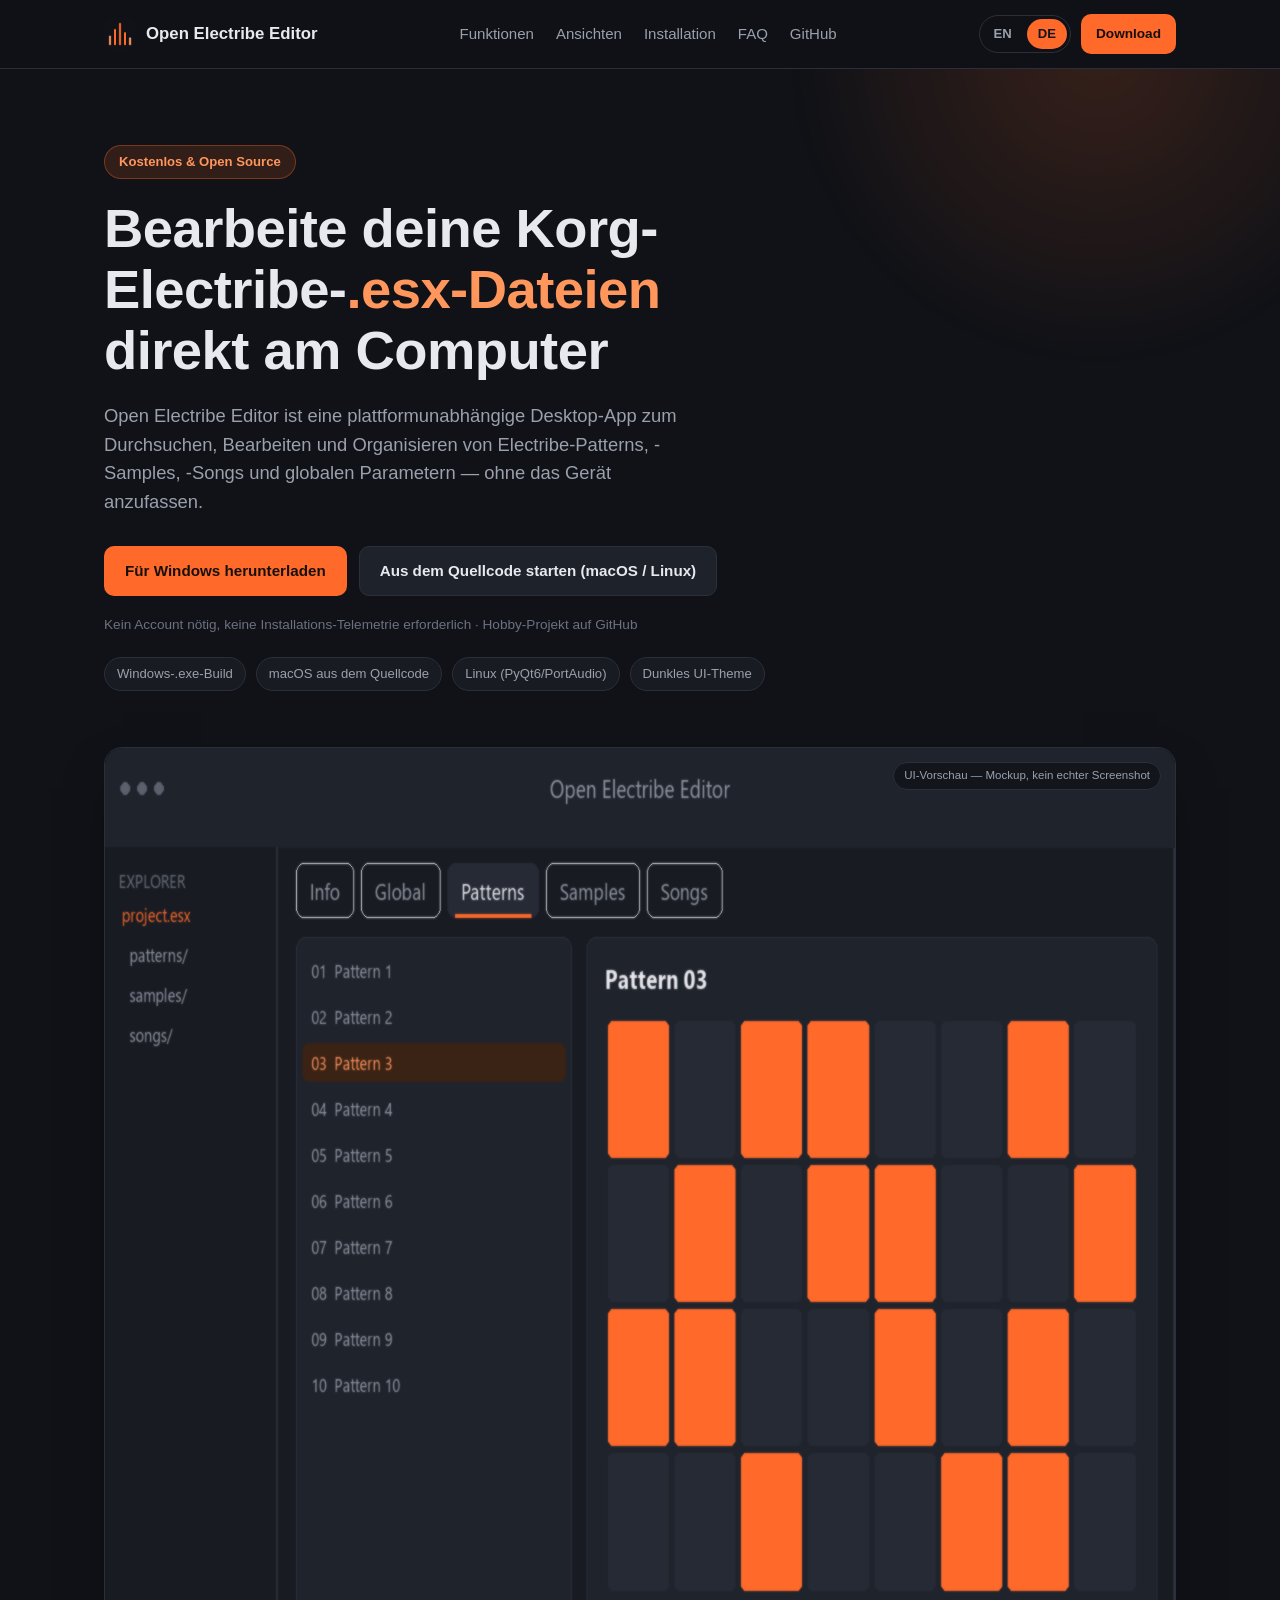
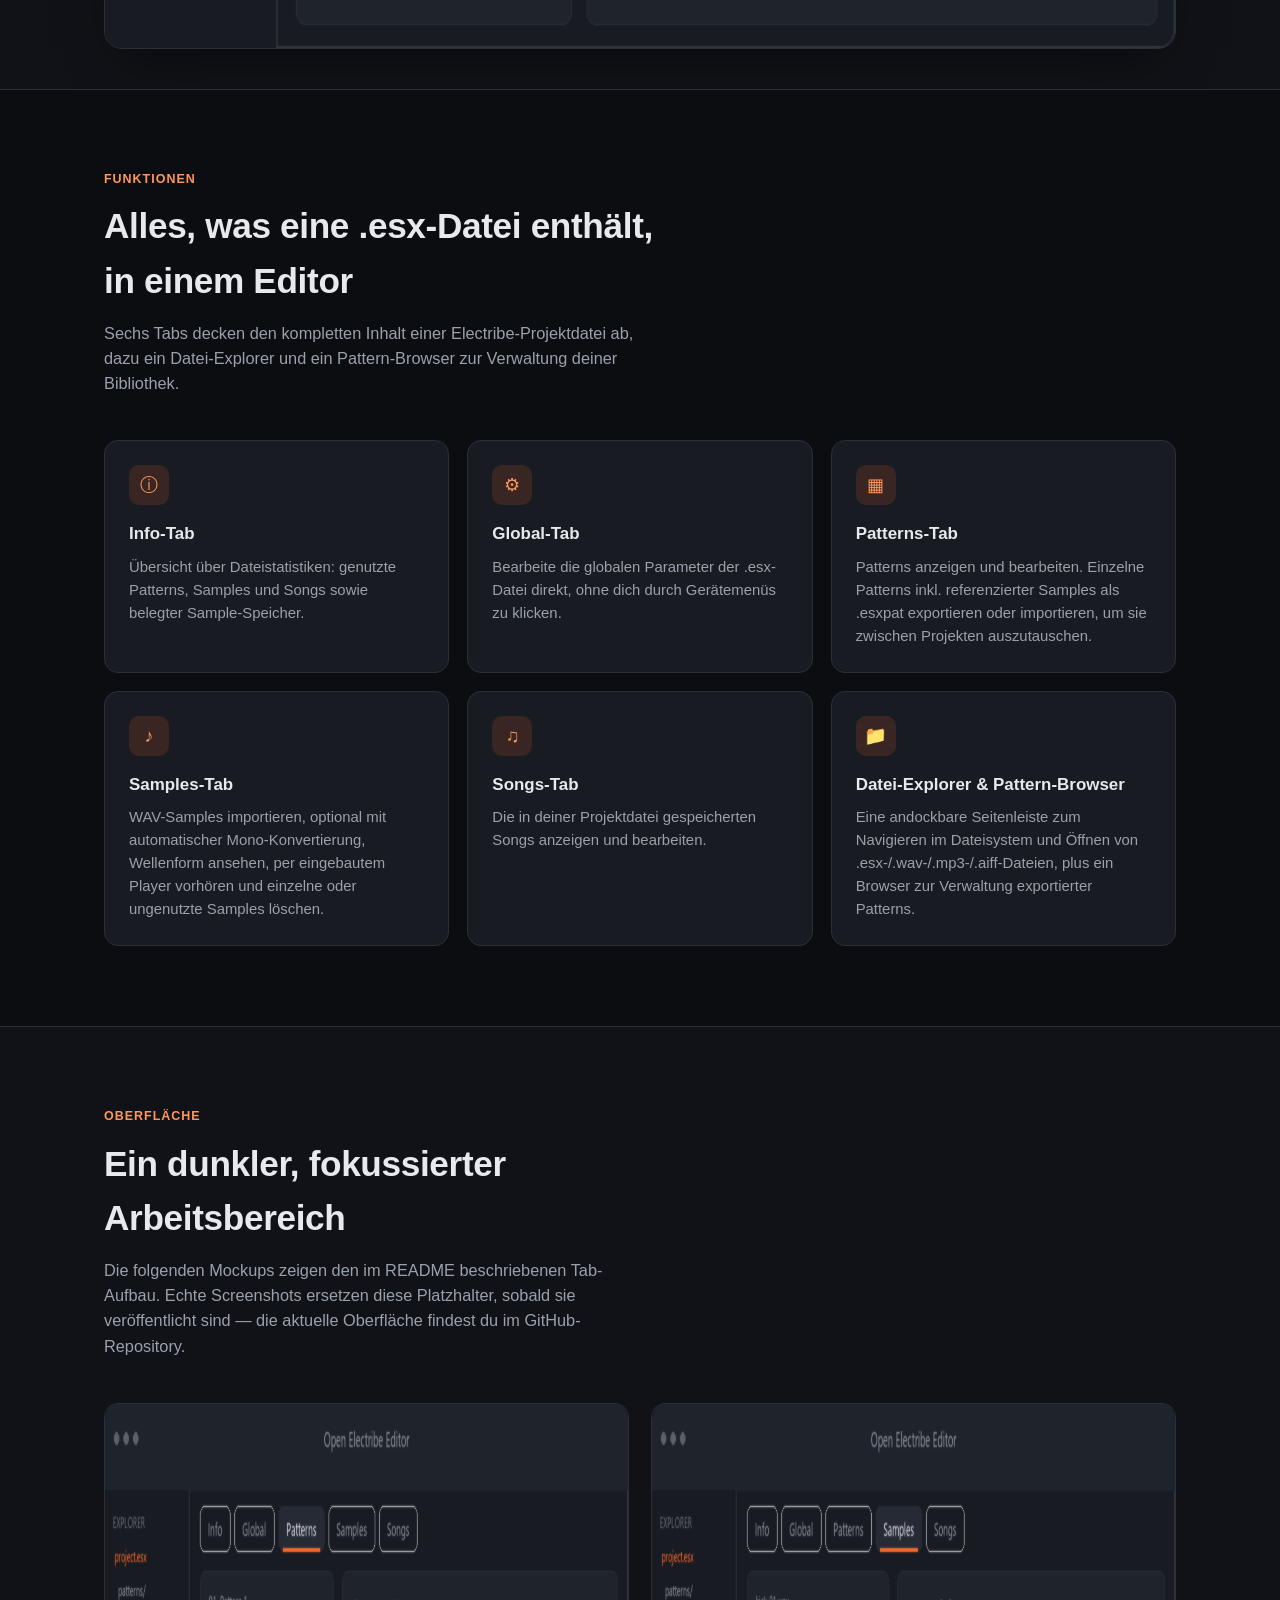
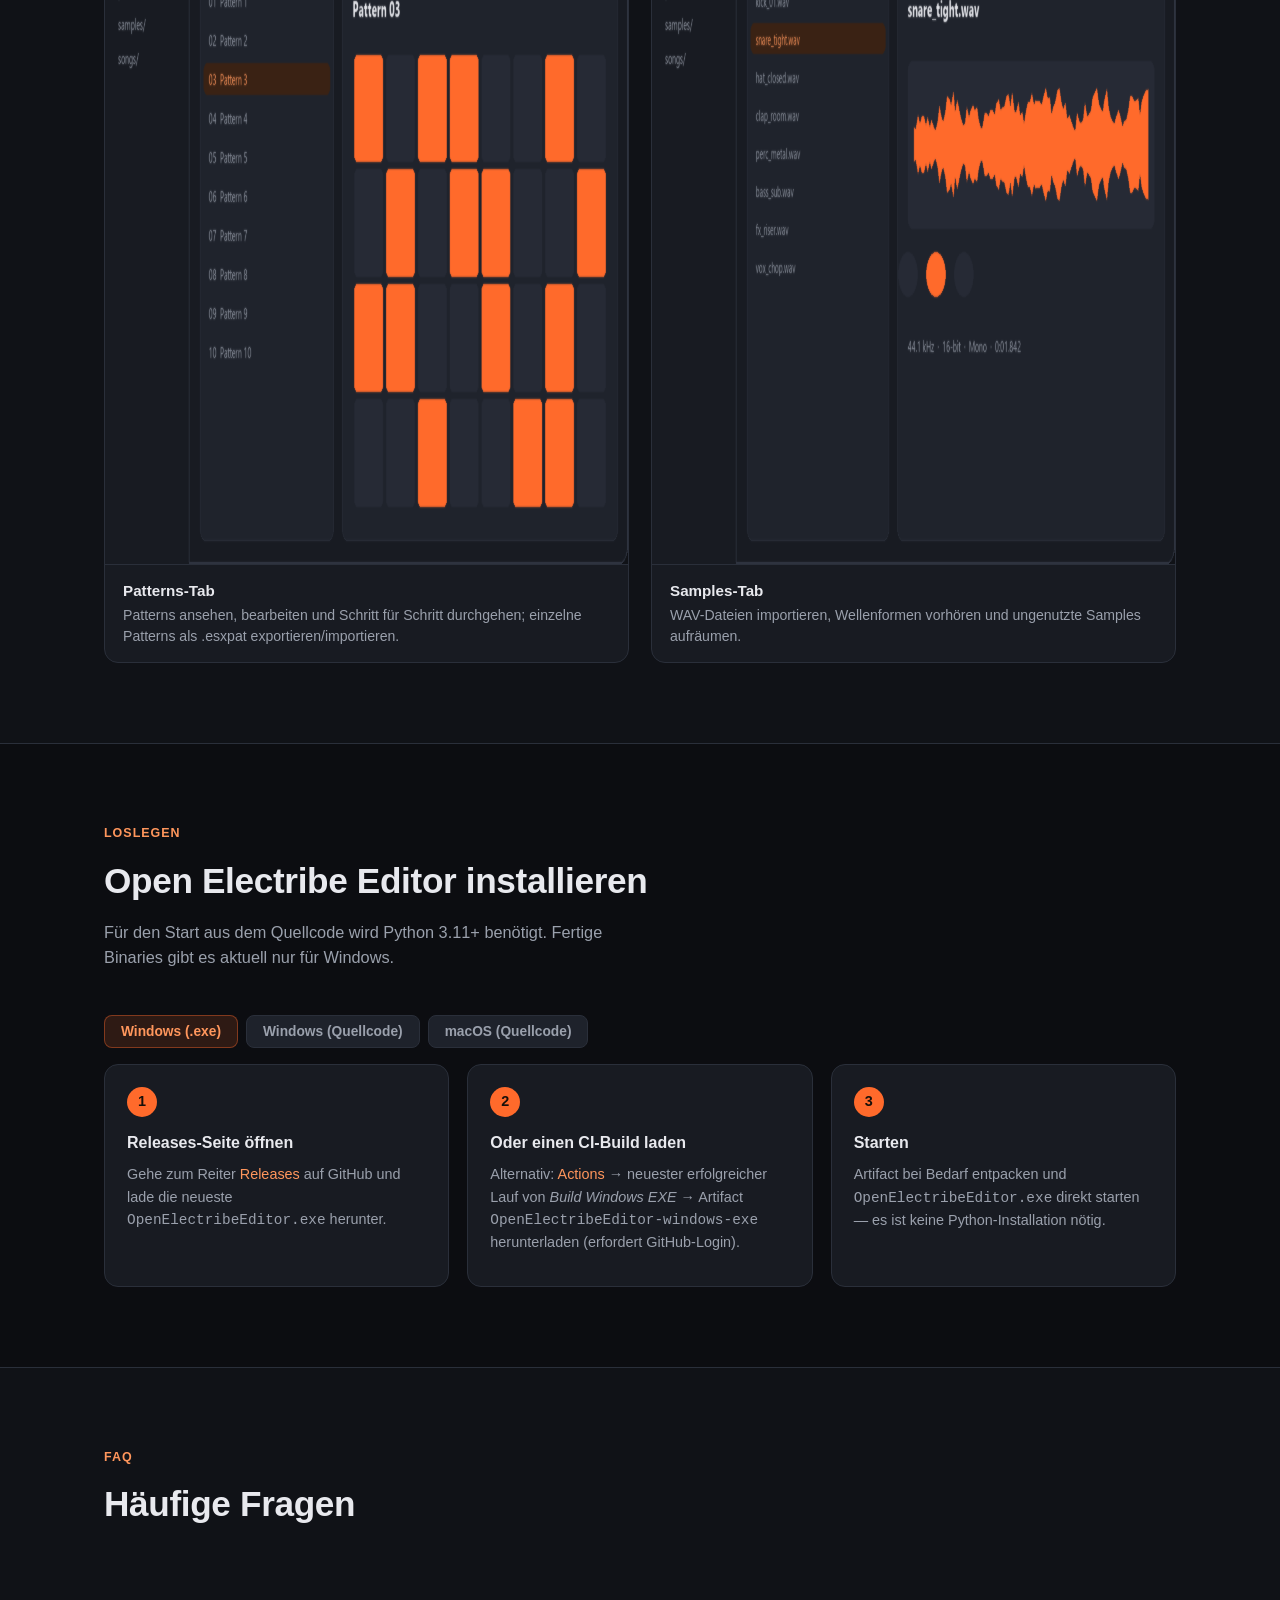
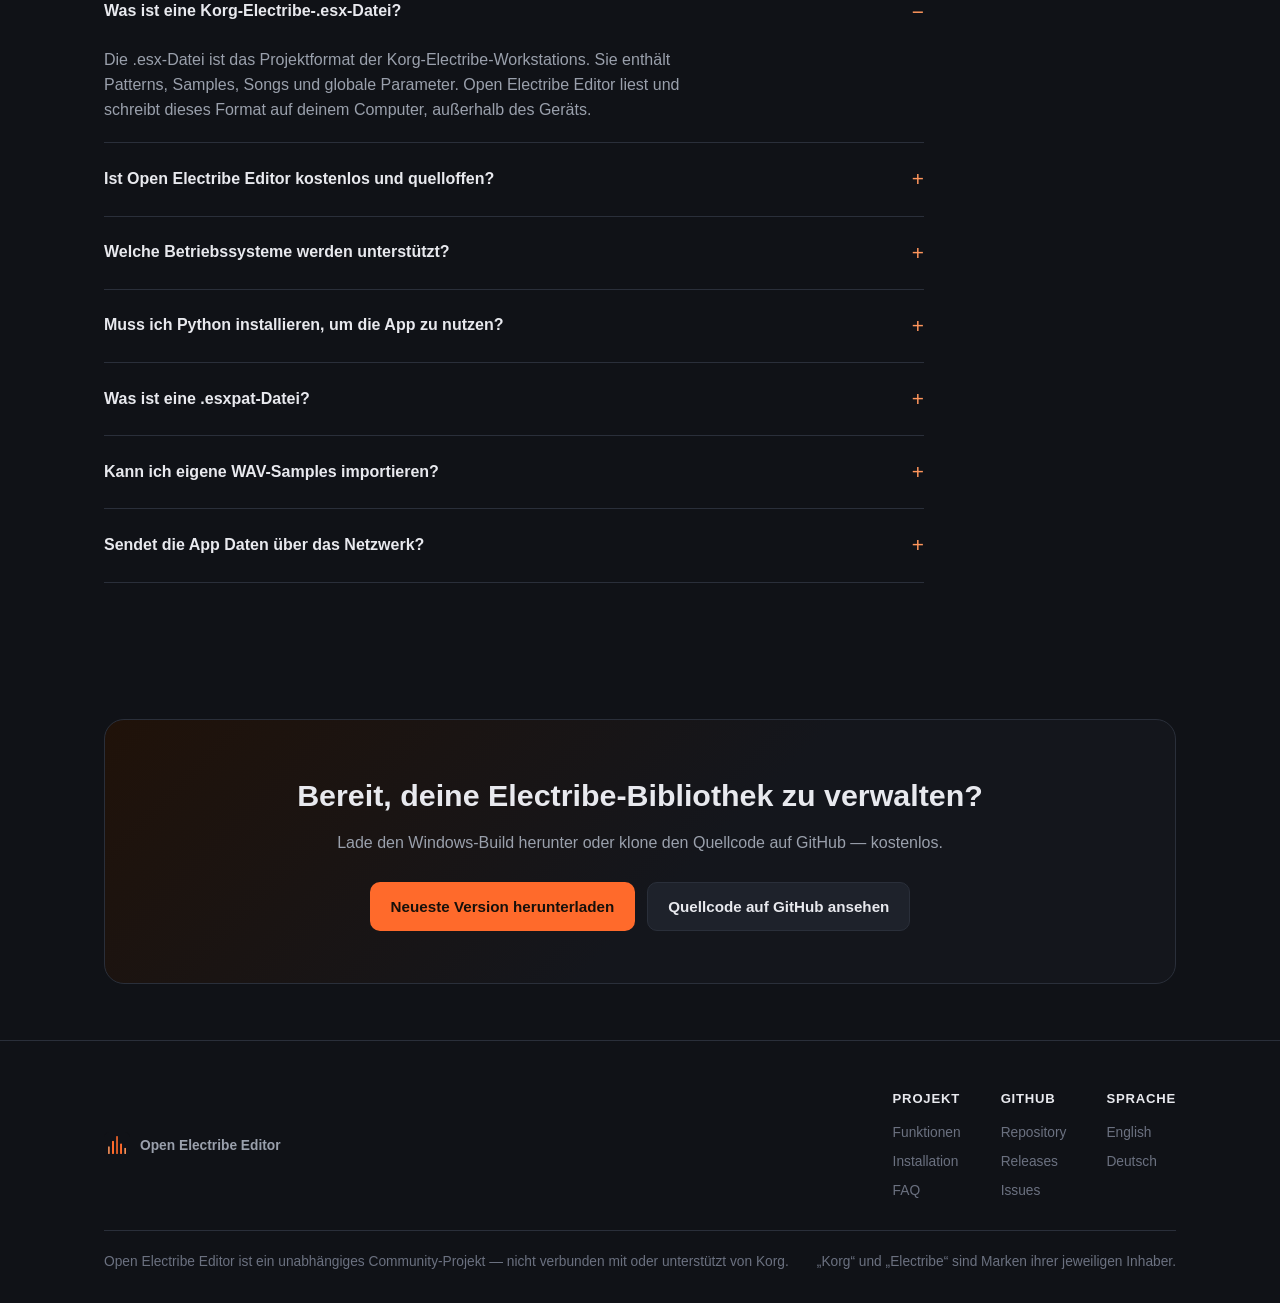
==== de/index.html @ a3496df4 "Init" ====
<!DOCTYPE html>
<!-- SITE_BASE_URL placeholder: https://vxdy.github.io/open-electribe-editor-site/ — bei Repo-Umbenennung oder eigener Domain überall anpassen (siehe README.md). -->
<html lang="de">
<head>
<meta charset="UTF-8" />
<meta name="viewport" content="width=device-width, initial-scale=1" />
<title>Open Electribe Editor — Kostenloser Korg Electribe .esx Datei-Editor</title>
<meta name="description" content="Open Electribe Editor ist ein kostenloser, quelloffener Desktop-Editor für Windows &amp; macOS zum Bearbeiten von Korg-Electribe-.esx-Dateien: Patterns, Samples, Songs und globale Parameter — außerhalb des Geräts." />
<link rel="canonical" href="https://vxdy.github.io/open-electribe-editor-site/de/" />
<link rel="alternate" hreflang="en" href="https://vxdy.github.io/open-electribe-editor-site/" />
<link rel="alternate" hreflang="de" href="https://vxdy.github.io/open-electribe-editor-site/de/" />
<link rel="alternate" hreflang="x-default" href="https://vxdy.github.io/open-electribe-editor-site/" />

<!-- Open Graph -->
<meta property="og:type" content="website" />
<meta property="og:site_name" content="Open Electribe Editor" />
<meta property="og:title" content="Open Electribe Editor — Kostenloser Korg Electribe .esx Datei-Editor" />
<meta property="og:description" content="Bearbeite Korg-Electribe-Patterns, -Samples, -Songs und globale Parameter am PC oder Mac. Kostenlos, quelloffen, mit .esxpat Pattern-Export/-Import." />
<meta property="og:url" content="https://vxdy.github.io/open-electribe-editor-site/de/" />
<meta property="og:image" content="https://vxdy.github.io/open-electribe-editor-site/assets/img/og-image-de.png" />
<meta property="og:image:width" content="1200" />
<meta property="og:image:height" content="630" />
<meta property="og:locale" content="de_DE" />
<meta property="og:locale:alternate" content="en_US" />

<!-- Twitter -->
<meta name="twitter:card" content="summary_large_image" />
<meta name="twitter:title" content="Open Electribe Editor — Kostenloser Korg Electribe .esx Datei-Editor" />
<meta name="twitter:description" content="Kostenloser, quelloffener Desktop-Editor für Korg-Electribe-.esx-Dateien: Patterns, Samples, Songs &amp; globale Parameter." />
<meta name="twitter:image" content="https://vxdy.github.io/open-electribe-editor-site/assets/img/og-image-de.png" />

<meta name="theme-color" content="#101217" />
<link rel="icon" href="/favicon.ico" sizes="any" />
<link rel="icon" type="image/png" sizes="32x32" href="/assets/img/favicon-32.png" />
<link rel="icon" type="image/png" sizes="16x16" href="/assets/img/favicon-16.png" />
<link rel="apple-touch-icon" href="/assets/img/apple-touch-icon.png" />
<link rel="manifest" href="/manifest.webmanifest" />
<link rel="stylesheet" href="/assets/css/style.css" />

<script type="application/ld+json">
{
  "@context": "https://schema.org",
  "@type": "SoftwareApplication",
  "name": "Open Electribe Editor",
  "alternateName": "Open Korg ESX Sample Manager",
  "description": "Kostenloser, quelloffener Desktop-Editor für Korg-Electribe-.esx-Dateien: Patterns, Samples, Songs und globale Parameter außerhalb des Geräts ansehen und bearbeiten, Patterns per .esxpat austauschen.",
  "url": "https://vxdy.github.io/open-electribe-editor-site/de/",
  "applicationCategory": "MultimediaApplication",
  "operatingSystem": "Windows, macOS, Linux",
  "softwareVersion": "Siehe GitHub Releases",
  "offers": {
    "@type": "Offer",
    "price": "0",
    "priceCurrency": "EUR"
  },
  "downloadUrl": "https://github.com/vxdy/Open-Korg-ESX-Sample-Manager/releases/latest",
  "codeRepository": "https://github.com/vxdy/Open-Korg-ESX-Sample-Manager",
  "license": "https://github.com/vxdy/Open-Korg-ESX-Sample-Manager",
  "author": {
    "@type": "Person",
    "name": "vxdy",
    "url": "https://github.com/vxdy"
  },
  "inLanguage": "de"
}
</script>
<script type="application/ld+json">
{
  "@context": "https://schema.org",
  "@type": "FAQPage",
  "mainEntity": [
    {
      "@type": "Question",
      "name": "Was ist eine Korg-Electribe-.esx-Datei?",
      "acceptedAnswer": {
        "@type": "Answer",
        "text": "Die .esx-Datei ist das Projektformat der Korg-Electribe-Workstations. Sie enthält Patterns, Samples, Songs und globale Parameter. Open Electribe Editor liest und schreibt dieses Format auf deinem Computer, außerhalb des Geräts."
      }
    },
    {
      "@type": "Question",
      "name": "Ist Open Electribe Editor kostenlos und quelloffen?",
      "acceptedAnswer": {
        "@type": "Answer",
        "text": "Ja. Der vollständige Quellcode ist auf GitHub verfügbar, und fertige Windows-Builds werden kostenlos auf der Releases-Seite des Projekts veröffentlicht."
      }
    },
    {
      "@type": "Question",
      "name": "Welche Betriebssysteme werden unterstützt?",
      "acceptedAnswer": {
        "@type": "Answer",
        "text": "Windows und macOS sind getestet. Für Windows gibt es eine fertige .exe; auf macOS wird die App aus dem Quellcode mit Python gestartet. Unter Linux mit installiertem PyQt6 und PortAudio sollte es ebenfalls laufen, ist aber nicht offiziell getestet."
      }
    },
    {
      "@type": "Question",
      "name": "Muss ich Python installieren, um die App zu nutzen?",
      "acceptedAnswer": {
        "@type": "Answer",
        "text": "Unter Windows nicht, wenn du die fertige OpenElectribeEditor.exe von der Releases-Seite nutzt. Für den Start aus dem Quellcode unter Windows, macOS oder Linux wird Python 3.11 oder neuer benötigt."
      }
    },
    {
      "@type": "Question",
      "name": "Was ist eine .esxpat-Datei?",
      "acceptedAnswer": {
        "@type": "Answer",
        "text": "Das ist das Format, mit dem Open Electribe Editor ein einzelnes Pattern samt referenzierter Samples exportiert, um es zwischen .esx-Projekten auszutauschen."
      }
    },
    {
      "@type": "Question",
      "name": "Kann ich eigene WAV-Samples importieren?",
      "acceptedAnswer": {
        "@type": "Answer",
        "text": "Ja. Im Samples-Tab lassen sich WAV-Dateien importieren, optional mit automatischer Mono-Konvertierung, per eingebautem Player und Wellenform-Anzeige vorhören, und einzelne oder ungenutzte Samples löschen."
      }
    }
  ]
}
</script>
</head>
<body>
<a class="skip-link" href="#main">Zum Inhalt springen</a>

<header class="site-header">
  <div class="wrap nav-row">
    <a class="brand" href="/de/">
      <img src="/assets/img/icon-192.png" alt="" width="32" height="32" />
      Open Electribe Editor
    </a>
    <nav class="primary-nav" aria-label="Hauptnavigation">
      <a href="#features">Funktionen</a>
      <a href="#screens">Ansichten</a>
      <a href="#install">Installation</a>
      <a href="#faq">FAQ</a>
      <a href="https://github.com/vxdy/Open-Korg-ESX-Sample-Manager">GitHub</a>
    </nav>
    <div class="nav-actions">
      <div class="lang-switch">
        <a href="/">EN</a>
        <a href="/de/" aria-current="page">DE</a>
      </div>
      <a class="btn btn-primary btn-small" href="https://github.com/vxdy/Open-Korg-ESX-Sample-Manager/releases/latest">Download</a>
      <button class="menu-toggle" aria-label="Menü umschalten" aria-expanded="false">&#9776;</button>
    </div>
  </div>
</header>

<main id="main">

  <section class="hero">
    <div class="wrap">
      <span class="eyebrow">Kostenlos &amp; Open Source</span>
      <h1>Bearbeite deine Korg-Electribe-<span class="accent">.esx-Dateien</span> direkt am Computer</h1>
      <p class="lead">
        Open Electribe Editor ist eine plattformunabhängige Desktop-App zum Durchsuchen, Bearbeiten und
        Organisieren von Electribe-Patterns, -Samples, -Songs und globalen Parametern — ohne das Gerät anzufassen.
      </p>
      <div class="hero-actions">
        <a class="btn btn-primary" href="https://github.com/vxdy/Open-Korg-ESX-Sample-Manager/releases/latest">Für Windows herunterladen</a>
        <a class="btn btn-secondary" href="#install">Aus dem Quellcode starten (macOS / Linux)</a>
      </div>
      <p class="hero-meta">Kein Account nötig, keine Installations-Telemetrie erforderlich · Hobby-Projekt auf GitHub</p>
      <div class="platforms">
        <span class="chip">Windows-.exe-Build</span>
        <span class="chip">macOS aus dem Quellcode</span>
        <span class="chip">Linux (PyQt6/PortAudio)</span>
        <span class="chip">Dunkles UI-Theme</span>
      </div>

      <div class="hero-shot">
        <span class="mockup-tag">UI-Vorschau — Mockup, kein echter Screenshot</span>
        <img src="/assets/img/mockup-hero.png" width="1400" height="900" loading="eager"
             alt="Mockup des Patterns-Tabs von Open Electribe Editor mit Pattern-Liste und Step-Grid in dunkler Oberfläche" />
      </div>
    </div>
  </section>

  <section id="features" class="alt-bg">
    <div class="wrap">
      <div class="section-head">
        <span class="kicker">Funktionen</span>
        <h2>Alles, was eine .esx-Datei enthält, in einem Editor</h2>
        <p>Sechs Tabs decken den kompletten Inhalt einer Electribe-Projektdatei ab, dazu ein Datei-Explorer und ein Pattern-Browser zur Verwaltung deiner Bibliothek.</p>
      </div>
      <div class="grid">
        <div class="card">
          <div class="icon">&#9432;</div>
          <h3>Info-Tab</h3>
          <p>Übersicht über Dateistatistiken: genutzte Patterns, Samples und Songs sowie belegter Sample-Speicher.</p>
        </div>
        <div class="card">
          <div class="icon">&#9881;</div>
          <h3>Global-Tab</h3>
          <p>Bearbeite die globalen Parameter der .esx-Datei direkt, ohne dich durch Gerätemenüs zu klicken.</p>
        </div>
        <div class="card">
          <div class="icon">&#9638;</div>
          <h3>Patterns-Tab</h3>
          <p>Patterns anzeigen und bearbeiten. Einzelne Patterns inkl. referenzierter Samples als .esxpat exportieren oder importieren, um sie zwischen Projekten auszutauschen.</p>
        </div>
        <div class="card">
          <div class="icon">&#9834;</div>
          <h3>Samples-Tab</h3>
          <p>WAV-Samples importieren, optional mit automatischer Mono-Konvertierung, Wellenform ansehen, per eingebautem Player vorhören und einzelne oder ungenutzte Samples löschen.</p>
        </div>
        <div class="card">
          <div class="icon">&#9835;</div>
          <h3>Songs-Tab</h3>
          <p>Die in deiner Projektdatei gespeicherten Songs anzeigen und bearbeiten.</p>
        </div>
        <div class="card">
          <div class="icon">&#128193;</div>
          <h3>Datei-Explorer &amp; Pattern-Browser</h3>
          <p>Eine andockbare Seitenleiste zum Navigieren im Dateisystem und Öffnen von .esx-/.wav-/.mp3-/.aiff-Dateien, plus ein Browser zur Verwaltung exportierter Patterns.</p>
        </div>
      </div>
    </div>
  </section>

  <section id="screens">
    <div class="wrap">
      <div class="section-head">
        <span class="kicker">Oberfläche</span>
        <h2>Ein dunkler, fokussierter Arbeitsbereich</h2>
        <p>Die folgenden Mockups zeigen den im README beschriebenen Tab-Aufbau. Echte Screenshots ersetzen diese Platzhalter, sobald sie veröffentlicht sind — die aktuelle Oberfläche findest du im GitHub-Repository.</p>
      </div>
      <div class="showcase">
        <figure>
          <img src="/assets/img/mockup-patterns.png" width="1200" height="760" loading="lazy"
               alt="Mockup des Patterns-Tabs mit Pattern-Liste links und Step-Grid rechts" />
          <figcaption><strong>Patterns-Tab</strong>Patterns ansehen, bearbeiten und Schritt für Schritt durchgehen; einzelne Patterns als .esxpat exportieren/importieren.</figcaption>
        </figure>
        <figure>
          <img src="/assets/img/mockup-samples.png" width="1200" height="760" loading="lazy"
               alt="Mockup des Samples-Tabs mit Sample-Liste, Wellenform-Anzeige und Transport-Steuerung" />
          <figcaption><strong>Samples-Tab</strong>WAV-Dateien importieren, Wellenformen vorhören und ungenutzte Samples aufräumen.</figcaption>
        </figure>
      </div>
    </div>
  </section>

  <section id="install" class="alt-bg">
    <div class="wrap">
      <div class="section-head">
        <span class="kicker">Loslegen</span>
        <h2>Open Electribe Editor installieren</h2>
        <p>Für den Start aus dem Quellcode wird Python 3.11+ benötigt. Fertige Binaries gibt es aktuell nur für Windows.</p>
      </div>

      <div class="install-tabs" role="tablist" aria-label="Installationsmethode">
        <button role="tab" aria-selected="true" data-target="tab-win-exe">Windows (.exe)</button>
        <button role="tab" aria-selected="false" data-target="tab-win-src">Windows (Quellcode)</button>
        <button role="tab" aria-selected="false" data-target="tab-mac-src">macOS (Quellcode)</button>
      </div>

      <div id="tab-win-exe" class="install-panel active" role="tabpanel">
        <div class="steps">
          <div class="step">
            <span class="num">1</span>
            <h3>Releases-Seite öffnen</h3>
            <p>Gehe zum Reiter <a href="https://github.com/vxdy/Open-Korg-ESX-Sample-Manager/releases">Releases</a> auf GitHub und lade die neueste <code>OpenElectribeEditor.exe</code> herunter.</p>
          </div>
          <div class="step">
            <span class="num">2</span>
            <h3>Oder einen CI-Build laden</h3>
            <p>Alternativ: <a href="https://github.com/vxdy/Open-Korg-ESX-Sample-Manager/actions">Actions</a> → neuester erfolgreicher Lauf von <em>Build Windows EXE</em> → Artifact <code>OpenElectribeEditor-windows-exe</code> herunterladen (erfordert GitHub-Login).</p>
          </div>
          <div class="step">
            <span class="num">3</span>
            <h3>Starten</h3>
            <p>Artifact bei Bedarf entpacken und <code>OpenElectribeEditor.exe</code> direkt starten — es ist keine Python-Installation nötig.</p>
          </div>
        </div>
      </div>

      <div id="tab-win-src" class="install-panel" role="tabpanel">
        <pre class="code"><span class="cmt"># Repository klonen</span>
git clone https://github.com/vxdy/Open-Korg-ESX-Sample-Manager.git
cd Open-Korg-ESX-Sample-Manager

<span class="cmt"># Virtuelle Umgebung anlegen und aktivieren</span>
python -m venv venv
venv\Scripts\activate

<span class="cmt"># Abhängigkeiten installieren</span>
pip install -r requirements.txt

<span class="cmt"># Anwendung starten</span>
python main.py</pre>
      </div>

      <div id="tab-mac-src" class="install-panel" role="tabpanel">
        <pre class="code"><span class="cmt"># Repository klonen</span>
git clone https://github.com/vxdy/Open-Korg-ESX-Sample-Manager.git
cd Open-Korg-ESX-Sample-Manager

<span class="cmt"># Virtuelle Umgebung anlegen und aktivieren</span>
python3 -m venv venv
source venv/bin/activate

<span class="cmt"># Abhängigkeiten installieren</span>
pip install -r requirements.txt

<span class="cmt"># Anwendung starten</span>
python3 main.py

<span class="cmt"># Falls sounddevice PortAudio nicht findet:</span>
brew install portaudio</pre>
      </div>
    </div>
  </section>

  <section id="faq">
    <div class="wrap">
      <div class="section-head">
        <span class="kicker">FAQ</span>
        <h2>Häufige Fragen</h2>
      </div>
      <div class="faq-list">
        <details class="faq-item" open>
          <summary>Was ist eine Korg-Electribe-.esx-Datei?</summary>
          <p>Die .esx-Datei ist das Projektformat der Korg-Electribe-Workstations. Sie enthält Patterns, Samples, Songs und globale Parameter. Open Electribe Editor liest und schreibt dieses Format auf deinem Computer, außerhalb des Geräts.</p>
        </details>
        <details class="faq-item">
          <summary>Ist Open Electribe Editor kostenlos und quelloffen?</summary>
          <p>Ja. Der vollständige Quellcode ist auf GitHub verfügbar, und fertige Windows-Builds werden kostenlos auf der Releases-Seite des Projekts veröffentlicht.</p>
        </details>
        <details class="faq-item">
          <summary>Welche Betriebssysteme werden unterstützt?</summary>
          <p>Windows und macOS sind getestet. Für Windows gibt es eine fertige .exe; auf macOS wird die App aus dem Quellcode mit Python gestartet. Unter Linux mit installiertem PyQt6 und PortAudio sollte es ebenfalls laufen, ist aber nicht offiziell getestet.</p>
        </details>
        <details class="faq-item">
          <summary>Muss ich Python installieren, um die App zu nutzen?</summary>
          <p>Unter Windows nicht, wenn du die fertige OpenElectribeEditor.exe von der Releases-Seite nutzt. Für den Start aus dem Quellcode unter Windows, macOS oder Linux wird Python 3.11 oder neuer benötigt.</p>
        </details>
        <details class="faq-item">
          <summary>Was ist eine .esxpat-Datei?</summary>
          <p>Das ist das Format, mit dem Open Electribe Editor ein einzelnes Pattern samt referenzierter Samples exportiert, um es zwischen .esx-Projekten auszutauschen.</p>
        </details>
        <details class="faq-item">
          <summary>Kann ich eigene WAV-Samples importieren?</summary>
          <p>Ja. Im Samples-Tab lassen sich WAV-Dateien importieren, optional mit automatischer Mono-Konvertierung, per eingebautem Player und Wellenform-Anzeige vorhören, und einzelne oder ungenutzte Samples löschen.</p>
        </details>
        <details class="faq-item">
          <summary>Sendet die App Daten über das Netzwerk?</summary>
          <p>Unter Help → Sende Debug Daten kannst du steuern, ob Debug-/Fehlerberichte an einen Debug-Server gesendet werden, um bei der Fehlersuche während der Entwicklung zu helfen. Das ist eine Einstellung, die du im Help-Menü selbst kontrollierst.</p>
        </details>
      </div>
    </div>
  </section>

  <section class="tight">
    <div class="wrap">
      <div class="cta-band">
        <h2>Bereit, deine Electribe-Bibliothek zu verwalten?</h2>
        <p>Lade den Windows-Build herunter oder klone den Quellcode auf GitHub — kostenlos.</p>
        <div class="cta-actions">
          <a class="btn btn-primary" href="https://github.com/vxdy/Open-Korg-ESX-Sample-Manager/releases/latest">Neueste Version herunterladen</a>
          <a class="btn btn-secondary" href="https://github.com/vxdy/Open-Korg-ESX-Sample-Manager">Quellcode auf GitHub ansehen</a>
        </div>
      </div>
    </div>
  </section>

</main>

<footer class="site-footer">
  <div class="wrap">
    <div class="footer-grid">
      <div class="footer-brand">
        <img src="/assets/img/icon-192.png" alt="" width="26" height="26" />
        Open Electribe Editor
      </div>
      <div class="footer-links">
        <div>
          <h4>Projekt</h4>
          <ul>
            <li><a href="#features">Funktionen</a></li>
            <li><a href="#install">Installation</a></li>
            <li><a href="#faq">FAQ</a></li>
          </ul>
        </div>
        <div>
          <h4>GitHub</h4>
          <ul>
            <li><a href="https://github.com/vxdy/Open-Korg-ESX-Sample-Manager">Repository</a></li>
            <li><a href="https://github.com/vxdy/Open-Korg-ESX-Sample-Manager/releases">Releases</a></li>
            <li><a href="https://github.com/vxdy/Open-Korg-ESX-Sample-Manager/issues">Issues</a></li>
          </ul>
        </div>
        <div>
          <h4>Sprache</h4>
          <ul>
            <li><a href="/">English</a></li>
            <li><a href="/de/" aria-current="page">Deutsch</a></li>
          </ul>
        </div>
      </div>
    </div>
    <div class="footer-bottom">
      <span>Open Electribe Editor ist ein unabhängiges Community-Projekt — nicht verbunden mit oder unterstützt von Korg.</span>
      <span>&#8222;Korg&#8220; und &#8222;Electribe&#8220; sind Marken ihrer jeweiligen Inhaber.</span>
    </div>
  </div>
</footer>

<script src="/assets/js/main.js"></script>
</body>
</html>
---- assets/css/style.css ----
:root {
  --bg: #101217;
  --bg-alt: #0c0d11;
  --panel: #181b22;
  --panel-2: #1e222b;
  --border: #2a2f3a;
  --text: #e8e9ee;
  --muted: #9aa0ac;
  --muted-2: #6b7180;
  --orange: #ff6a2b;
  --orange-light: #ff965c;
  --orange-dim: rgba(255, 106, 43, 0.14);
  --radius: 14px;
  --max-w: 1120px;
  --shadow: 0 20px 50px -20px rgba(0, 0, 0, 0.6);
  color-scheme: dark;
}

* { box-sizing: border-box; }

html { scroll-behavior: smooth; }

body {
  margin: 0;
  background: var(--bg);
  color: var(--text);
  font-family: "Segoe UI", -apple-system, BlinkMacSystemFont, "Helvetica Neue", Arial, sans-serif;
  line-height: 1.55;
  -webkit-font-smoothing: antialiased;
}

img { max-width: 100%; display: block; }

a { color: var(--orange-light); text-decoration: none; }
a:hover { text-decoration: underline; }

.wrap {
  max-width: var(--max-w);
  margin: 0 auto;
  padding: 0 24px;
}

.visually-hidden {
  position: absolute;
  width: 1px; height: 1px;
  overflow: hidden;
  clip: rect(0 0 0 0);
  white-space: nowrap;
}

.skip-link {
  position: absolute;
  left: -999px;
  top: 0;
  background: var(--orange);
  color: #101217;
  padding: 10px 16px;
  border-radius: 0 0 8px 0;
  font-weight: 600;
  z-index: 100;
}
.skip-link:focus { left: 0; }

/* ---------- Header ---------- */
header.site-header {
  position: sticky;
  top: 0;
  z-index: 40;
  background: rgba(16, 18, 23, 0.85);
  backdrop-filter: blur(10px);
  border-bottom: 1px solid var(--border);
}

.nav-row {
  display: flex;
  align-items: center;
  justify-content: space-between;
  height: 68px;
  gap: 16px;
}

.brand {
  display: flex;
  align-items: center;
  gap: 10px;
  font-weight: 700;
  font-size: 1.05rem;
  color: var(--text);
}
.brand:hover { text-decoration: none; }
.brand img { width: 32px; height: 32px; }

nav.primary-nav {
  display: flex;
  align-items: center;
  gap: 22px;
}
nav.primary-nav a {
  color: var(--muted);
  font-size: 0.94rem;
  font-weight: 500;
}
nav.primary-nav a:hover { color: var(--text); text-decoration: none; }

.nav-actions {
  display: flex;
  align-items: center;
  gap: 10px;
}

.lang-switch {
  display: flex;
  align-items: center;
  gap: 4px;
  border: 1px solid var(--border);
  border-radius: 999px;
  padding: 3px;
  font-size: 0.82rem;
}
.lang-switch a {
  padding: 5px 11px;
  border-radius: 999px;
  color: var(--muted);
  font-weight: 600;
}
.lang-switch a:hover { text-decoration: none; color: var(--text); }
.lang-switch a[aria-current="page"] {
  background: var(--orange);
  color: #14161c;
}

.menu-toggle {
  display: none;
  background: none;
  border: 1px solid var(--border);
  border-radius: 8px;
  color: var(--text);
  width: 40px;
  height: 40px;
  align-items: center;
  justify-content: center;
  font-size: 1.1rem;
  cursor: pointer;
}

/* ---------- Buttons ---------- */
.btn {
  display: inline-flex;
  align-items: center;
  gap: 8px;
  padding: 12px 20px;
  border-radius: 10px;
  font-weight: 600;
  font-size: 0.95rem;
  border: 1px solid transparent;
  cursor: pointer;
  white-space: nowrap;
}
.btn:hover { text-decoration: none; }
.btn-primary {
  background: var(--orange);
  color: #17100a;
}
.btn-primary:hover { background: var(--orange-light); }
.btn-secondary {
  background: var(--panel-2);
  color: var(--text);
  border-color: var(--border);
}
.btn-secondary:hover { border-color: #454c5c; background: #23283333; }
.btn-small { padding: 8px 14px; font-size: 0.85rem; }

/* ---------- Hero ---------- */
.hero {
  padding: 76px 0 40px;
  position: relative;
  overflow: hidden;
}
.hero::before {
  content: "";
  position: absolute;
  inset: -20% -10% auto auto;
  width: 620px;
  height: 620px;
  background: radial-gradient(circle, rgba(255, 106, 43, 0.16), transparent 70%);
  filter: blur(10px);
  z-index: 0;
  pointer-events: none;
}
.hero .wrap { position: relative; z-index: 1; }

.eyebrow {
  display: inline-flex;
  align-items: center;
  gap: 8px;
  background: var(--orange-dim);
  color: var(--orange-light);
  border: 1px solid rgba(255, 106, 43, 0.35);
  padding: 6px 14px;
  border-radius: 999px;
  font-size: 0.82rem;
  font-weight: 600;
  margin-bottom: 20px;
}

.hero h1 {
  font-size: clamp(2.1rem, 4.6vw, 3.4rem);
  line-height: 1.12;
  margin: 0 0 20px;
  max-width: 20ch;
  letter-spacing: -0.01em;
}
.hero h1 .accent { color: var(--orange-light); }

.hero .lead {
  color: var(--muted);
  font-size: 1.15rem;
  max-width: 56ch;
  margin: 0 0 30px;
}

.hero-actions {
  display: flex;
  flex-wrap: wrap;
  gap: 12px;
  margin-bottom: 18px;
}

.hero-meta {
  color: var(--muted-2);
  font-size: 0.85rem;
}

.hero-shot {
  margin-top: 56px;
  border-radius: 18px;
  border: 1px solid var(--border);
  box-shadow: var(--shadow);
  overflow: hidden;
  position: relative;
}
.hero-shot img { width: 100%; }
.mockup-tag {
  position: absolute;
  top: 14px;
  right: 14px;
  background: rgba(16, 18, 23, 0.75);
  border: 1px solid var(--border);
  color: var(--muted);
  font-size: 0.72rem;
  padding: 4px 10px;
  border-radius: 999px;
  backdrop-filter: blur(4px);
}

/* ---------- Trust / logos row ---------- */
.platforms {
  display: flex;
  flex-wrap: wrap;
  gap: 10px;
  margin-top: 22px;
}
.chip {
  border: 1px solid var(--border);
  color: var(--muted);
  font-size: 0.82rem;
  padding: 6px 12px;
  border-radius: 999px;
  background: var(--panel);
}

/* ---------- Sections ---------- */
section { padding: 80px 0; }
section.tight { padding: 56px 0; }
.section-head {
  max-width: 62ch;
  margin: 0 0 44px;
}
.section-head .kicker {
  color: var(--orange-light);
  text-transform: uppercase;
  letter-spacing: 0.08em;
  font-size: 0.78rem;
  font-weight: 700;
  margin-bottom: 10px;
  display: block;
}
.section-head h2 {
  font-size: clamp(1.6rem, 3vw, 2.2rem);
  margin: 0 0 12px;
  letter-spacing: -0.01em;
}
.section-head p { color: var(--muted); margin: 0; font-size: 1.02rem; }

.alt-bg { background: var(--bg-alt); border-top: 1px solid var(--border); border-bottom: 1px solid var(--border); }

/* ---------- Feature grid ---------- */
.grid {
  display: grid;
  grid-template-columns: repeat(3, 1fr);
  gap: 18px;
}
.card {
  background: var(--panel);
  border: 1px solid var(--border);
  border-radius: var(--radius);
  padding: 24px;
}
.card .icon {
  width: 40px;
  height: 40px;
  border-radius: 10px;
  background: var(--orange-dim);
  color: var(--orange-light);
  display: flex;
  align-items: center;
  justify-content: center;
  font-size: 1.15rem;
  margin-bottom: 16px;
}
.card h3 {
  margin: 0 0 8px;
  font-size: 1.06rem;
}
.card p {
  margin: 0;
  color: var(--muted);
  font-size: 0.93rem;
}

/* ---------- Screens showcase ---------- */
.showcase {
  display: grid;
  grid-template-columns: 1fr 1fr;
  gap: 22px;
}
.showcase figure {
  margin: 0;
  border: 1px solid var(--border);
  border-radius: var(--radius);
  overflow: hidden;
  background: var(--panel);
  position: relative;
}
.showcase figcaption {
  padding: 14px 18px;
  color: var(--muted);
  font-size: 0.88rem;
  border-top: 1px solid var(--border);
}
.showcase figcaption strong { color: var(--text); display: block; margin-bottom: 2px; font-size: 0.95rem; }

/* ---------- Steps / install ---------- */
.steps {
  display: grid;
  grid-template-columns: repeat(3, 1fr);
  gap: 18px;
}
.step {
  background: var(--panel);
  border: 1px solid var(--border);
  border-radius: var(--radius);
  padding: 22px;
}
.step .num {
  display: inline-flex;
  align-items: center;
  justify-content: center;
  width: 30px;
  height: 30px;
  border-radius: 50%;
  background: var(--orange);
  color: #17100a;
  font-weight: 700;
  font-size: 0.9rem;
  margin-bottom: 14px;
}
.step h3 { margin: 0 0 8px; font-size: 1rem; }
.step p { margin: 0 0 10px; color: var(--muted); font-size: 0.9rem; }

pre.code {
  background: #0b0c0f;
  border: 1px solid var(--border);
  border-radius: 10px;
  padding: 14px 16px;
  overflow-x: auto;
  font-family: "Cascadia Code", Consolas, "Courier New", monospace;
  font-size: 0.82rem;
  color: #cfd3da;
  margin: 0;
}
pre.code .cmt { color: var(--muted-2); }
pre.code .fn { color: var(--orange-light); }

.install-tabs {
  display: flex;
  gap: 8px;
  margin-bottom: 16px;
}
.install-tabs button {
  background: var(--panel-2);
  border: 1px solid var(--border);
  color: var(--muted);
  padding: 8px 16px;
  border-radius: 8px;
  font-size: 0.86rem;
  font-weight: 600;
  cursor: pointer;
}
.install-tabs button[aria-selected="true"] {
  background: var(--orange-dim);
  color: var(--orange-light);
  border-color: rgba(255, 106, 43, 0.4);
}
.install-panel { display: none; }
.install-panel.active { display: block; }

/* ---------- FAQ ---------- */
.faq-list { max-width: 820px; }
.faq-item {
  border-bottom: 1px solid var(--border);
}
.faq-item summary {
  cursor: pointer;
  list-style: none;
  padding: 20px 0;
  font-weight: 600;
  font-size: 1rem;
  display: flex;
  justify-content: space-between;
  align-items: center;
  gap: 16px;
}
.faq-item summary::-webkit-details-marker { display: none; }
.faq-item summary::after {
  content: "+";
  color: var(--orange-light);
  font-size: 1.3rem;
  font-weight: 400;
  flex-shrink: 0;
}
.faq-item[open] summary::after { content: "\2212"; }
.faq-item p {
  margin: 0 0 20px;
  color: var(--muted);
  max-width: 68ch;
}

/* ---------- CTA band ---------- */
.cta-band {
  background: linear-gradient(135deg, #201209, #14161c 55%);
  border: 1px solid var(--border);
  border-radius: 20px;
  padding: 52px;
  text-align: center;
}
.cta-band h2 { margin: 0 0 12px; font-size: clamp(1.4rem, 2.6vw, 1.9rem); }
.cta-band p { margin: 0 0 26px; color: var(--muted); }
.cta-actions { display: flex; justify-content: center; gap: 12px; flex-wrap: wrap; }

/* ---------- Footer ---------- */
footer.site-footer {
  border-top: 1px solid var(--border);
  padding: 48px 0 32px;
  color: var(--muted-2);
  font-size: 0.86rem;
}
.footer-grid {
  display: flex;
  justify-content: space-between;
  flex-wrap: wrap;
  gap: 32px;
  margin-bottom: 28px;
}
.footer-brand { display: flex; align-items: center; gap: 10px; color: var(--muted); font-weight: 600; }
.footer-brand img { width: 26px; height: 26px; }
.footer-links { display: flex; gap: 40px; flex-wrap: wrap; }
.footer-links h4 {
  margin: 0 0 12px;
  color: var(--text);
  font-size: 0.82rem;
  text-transform: uppercase;
  letter-spacing: 0.06em;
}
.footer-links ul { list-style: none; margin: 0; padding: 0; display: grid; gap: 8px; }
.footer-links a { color: var(--muted-2); }
.footer-links a:hover { color: var(--text); }
.footer-bottom {
  border-top: 1px solid var(--border);
  padding-top: 20px;
  display: flex;
  justify-content: space-between;
  flex-wrap: wrap;
  gap: 10px;
}

/* ---------- Responsive ---------- */
@media (max-width: 880px) {
  .grid { grid-template-columns: repeat(2, 1fr); }
  .showcase { grid-template-columns: 1fr; }
  .steps { grid-template-columns: 1fr; }
}

@media (max-width: 720px) {
  nav.primary-nav, .lang-switch { display: none; }
  .menu-toggle { display: flex; }
  body.nav-open nav.primary-nav {
    display: flex;
    flex-direction: column;
    align-items: flex-start;
    position: absolute;
    top: 68px;
    left: 0;
    right: 0;
    background: var(--bg);
    border-bottom: 1px solid var(--border);
    padding: 16px 24px 24px;
    gap: 14px;
  }
  body.nav-open .lang-switch {
    display: inline-flex;
    position: absolute;
    top: 84px;
    right: 24px;
  }
  .grid { grid-template-columns: 1fr; }
  .cta-band { padding: 36px 22px; }
  .footer-grid { flex-direction: column; }
}

@media (max-width: 480px) {
  .hero { padding-top: 56px; }
  section { padding: 56px 0; }
}
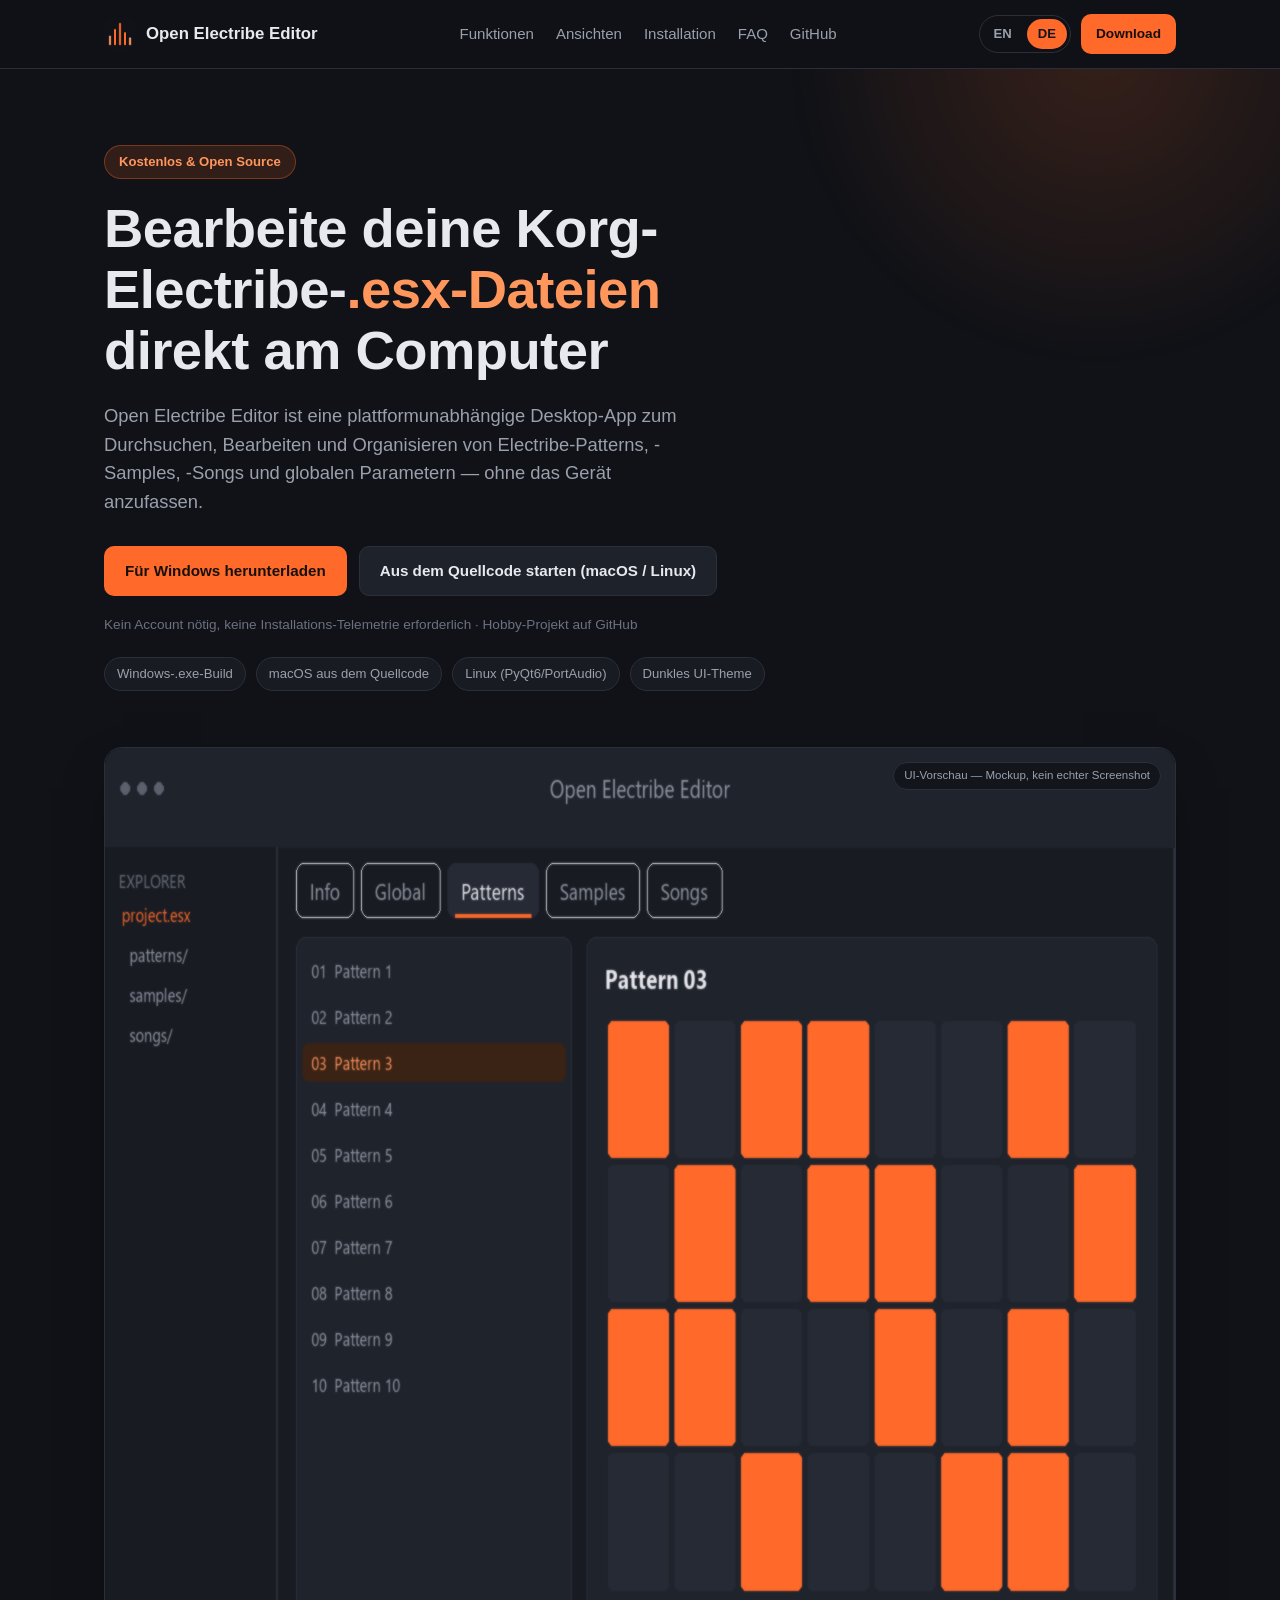
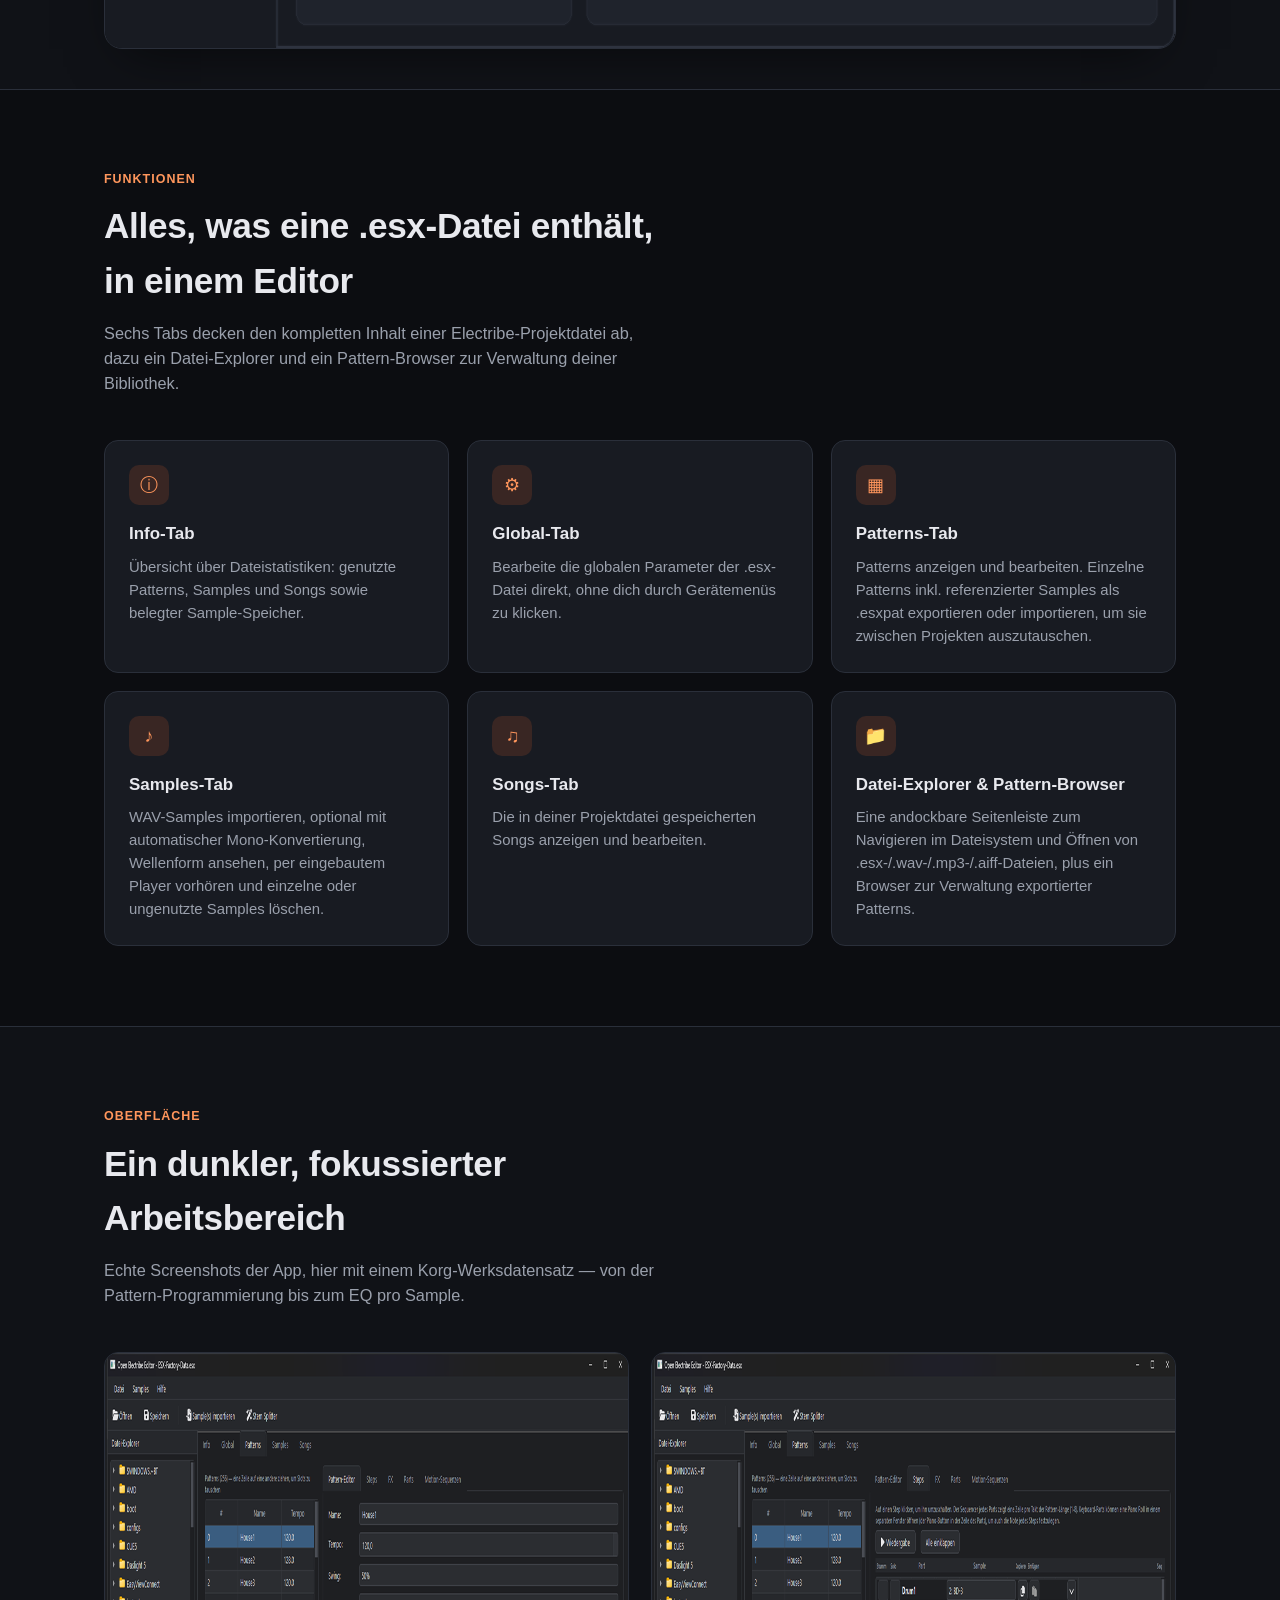
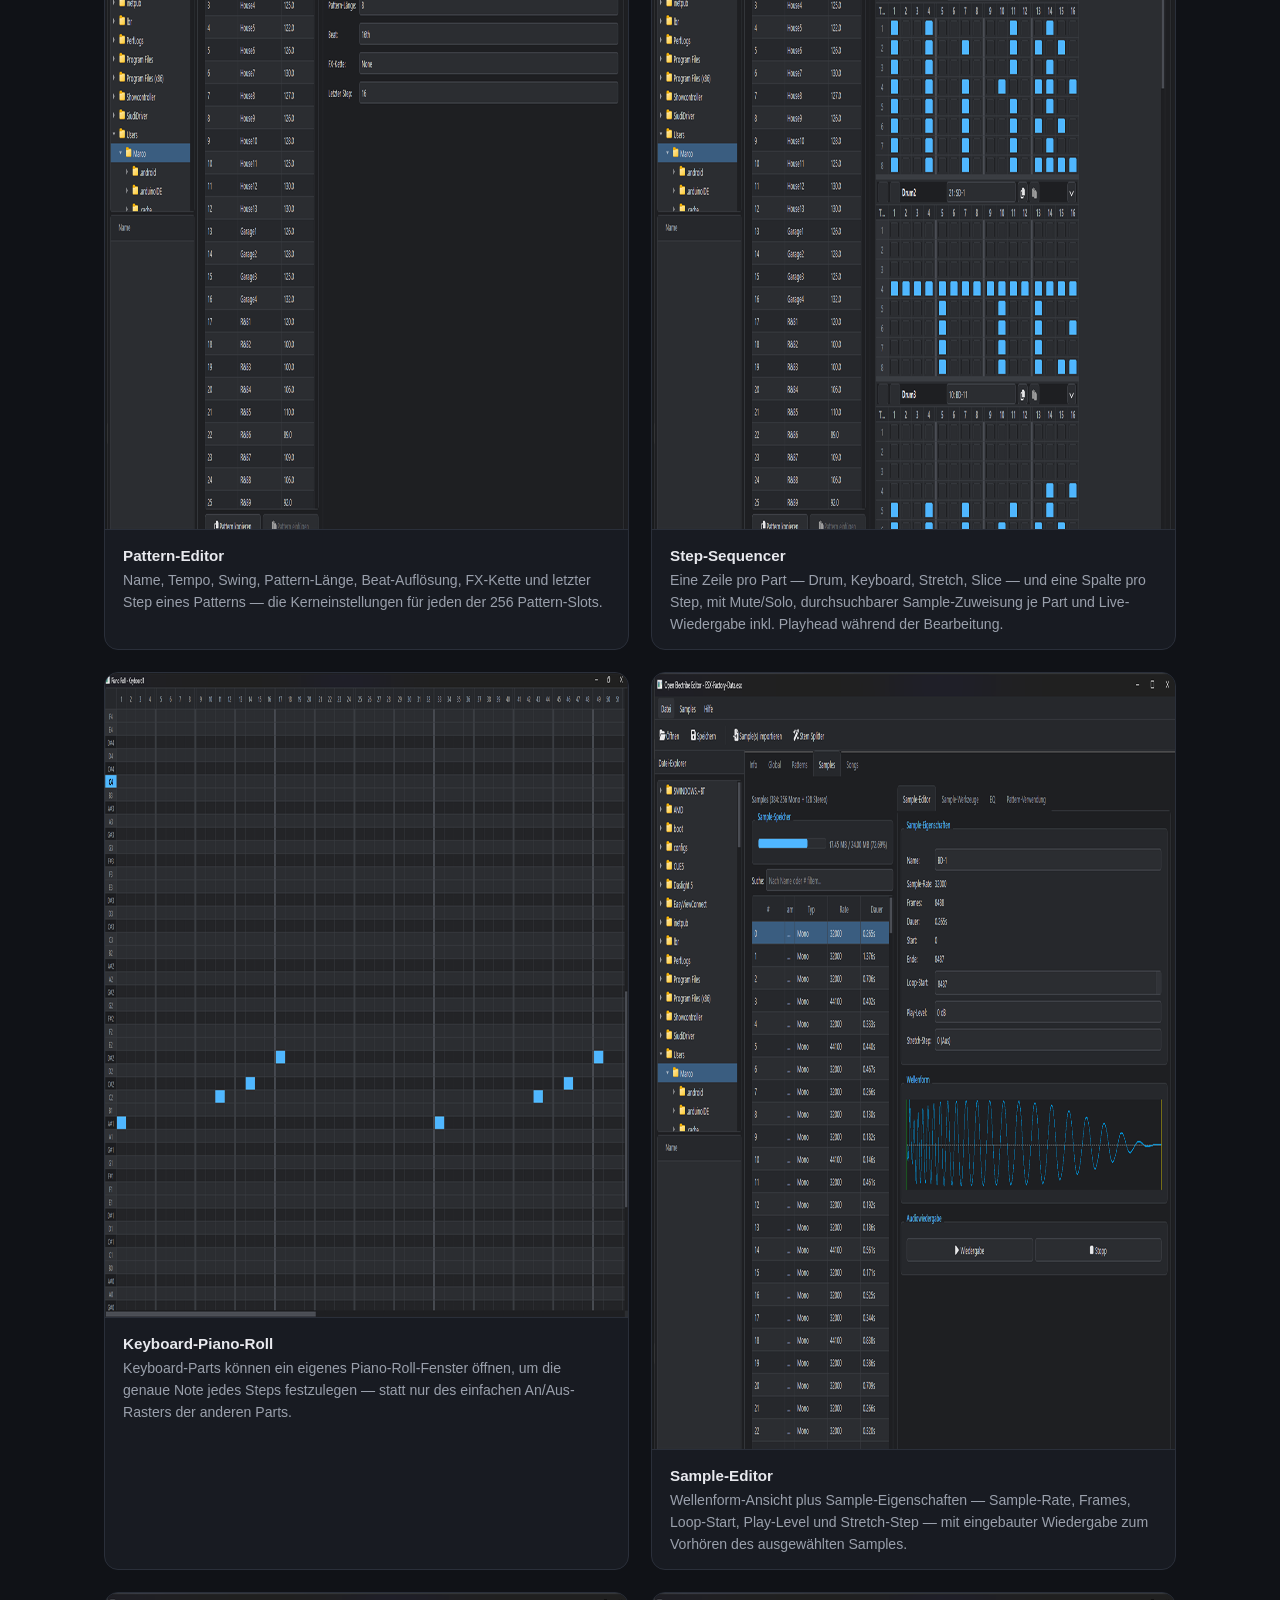
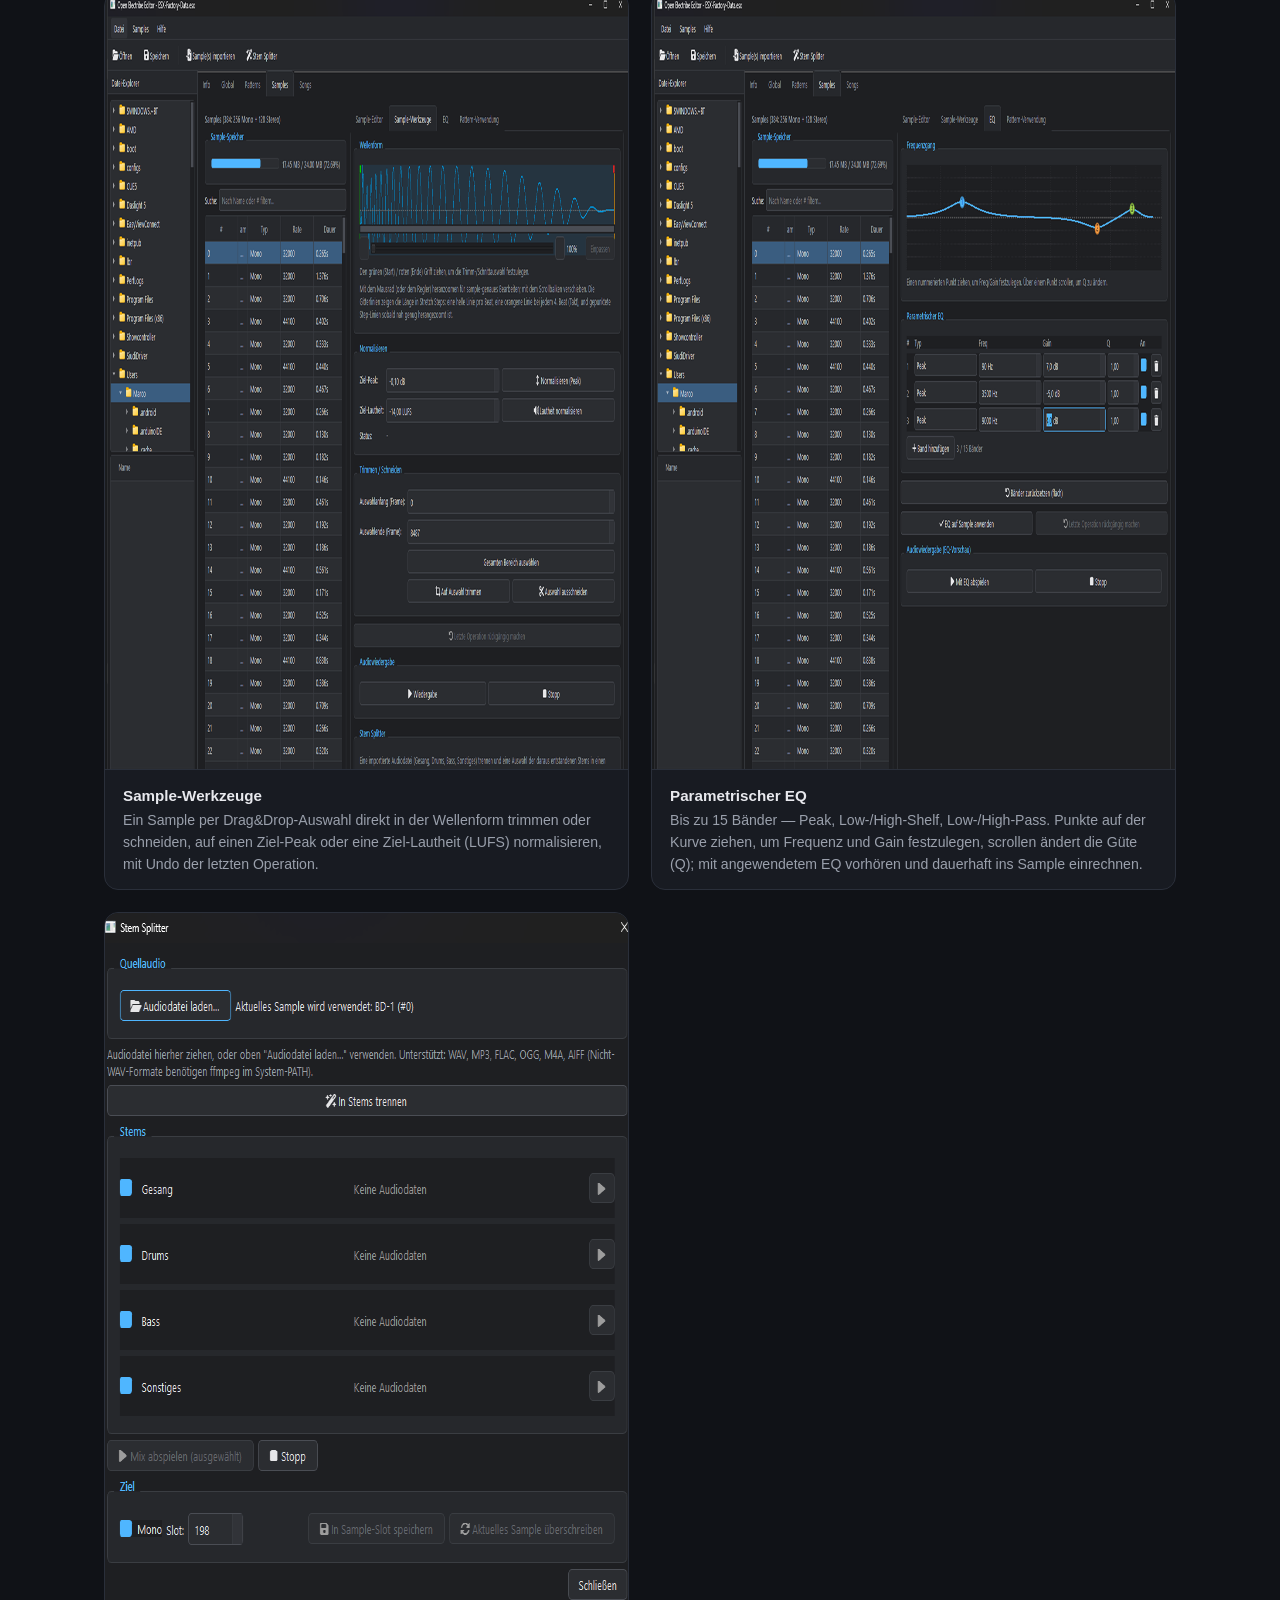
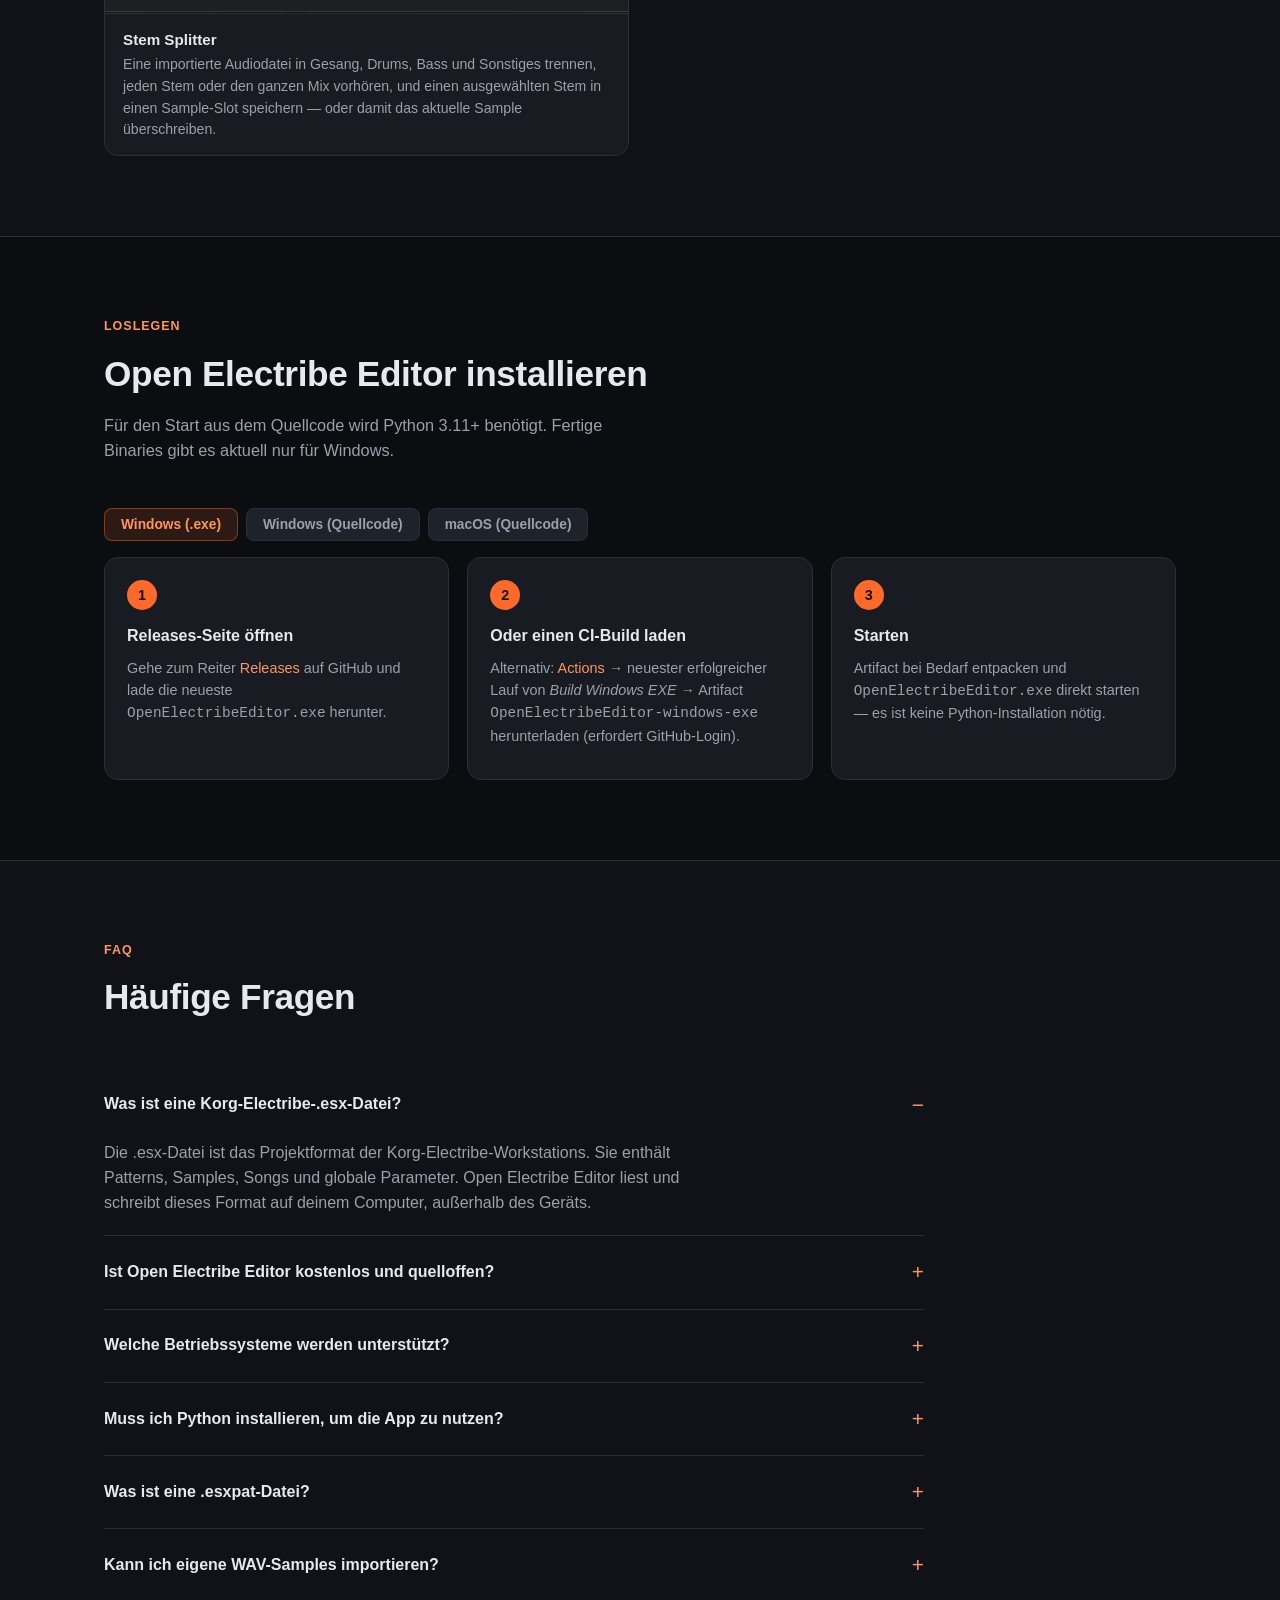
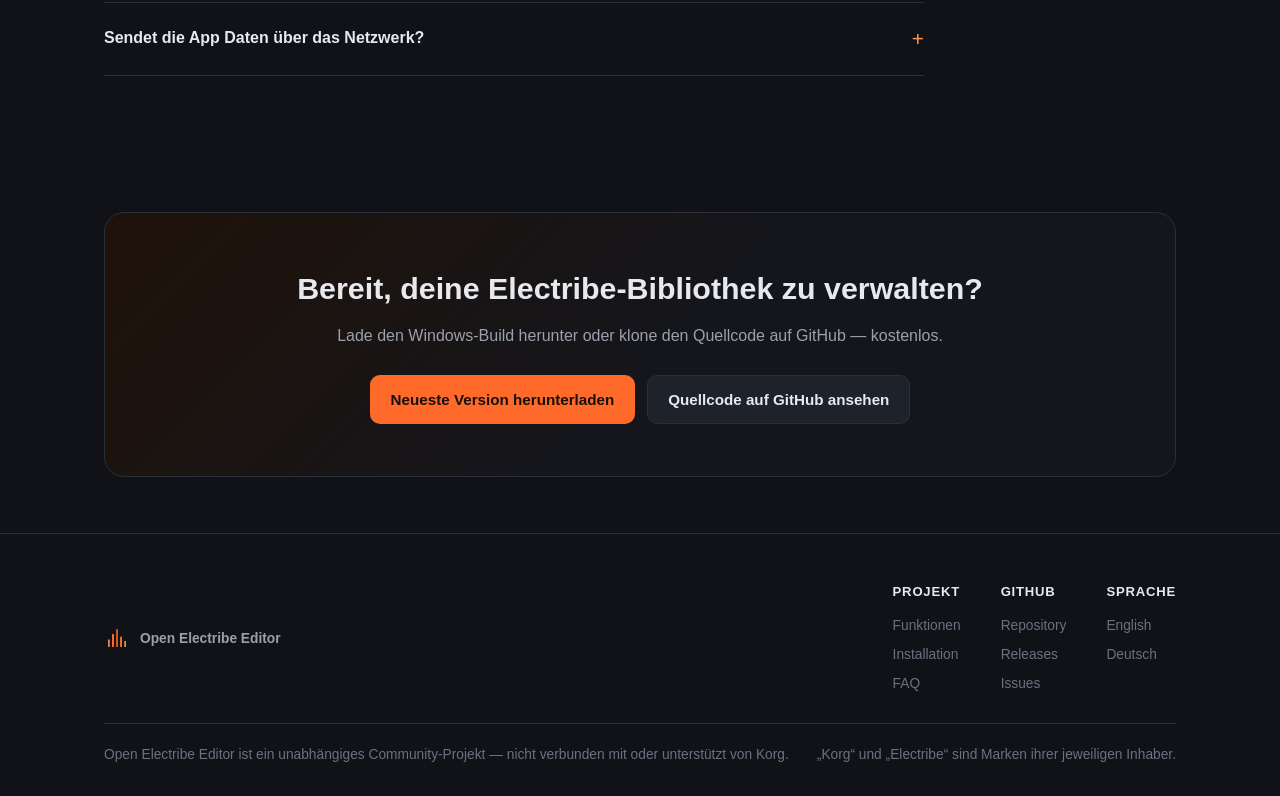
==== commit 2e9ccdd4: "Screenshots" ====
--- a/de/index.html
+++ b/de/index.html
@@ -225,18 +225,43 @@
       <div class="section-head">
         <span class="kicker">Oberfläche</span>
         <h2>Ein dunkler, fokussierter Arbeitsbereich</h2>
-        <p>Die folgenden Mockups zeigen den im README beschriebenen Tab-Aufbau. Echte Screenshots ersetzen diese Platzhalter, sobald sie veröffentlicht sind — die aktuelle Oberfläche findest du im GitHub-Repository.</p>
+        <p>Echte Screenshots der App, hier mit einem Korg-Werksdatensatz — von der Pattern-Programmierung bis zum EQ pro Sample.</p>
       </div>
       <div class="showcase">
         <figure>
-          <img src="/assets/img/mockup-patterns.png" width="1200" height="760" loading="lazy"
-               alt="Mockup des Patterns-Tabs mit Pattern-Liste links und Step-Grid rechts" />
-          <figcaption><strong>Patterns-Tab</strong>Patterns ansehen, bearbeiten und Schritt für Schritt durchgehen; einzelne Patterns als .esxpat exportieren/importieren.</figcaption>
-        </figure>
-        <figure>
-          <img src="/assets/img/mockup-samples.png" width="1200" height="760" loading="lazy"
-               alt="Mockup des Samples-Tabs mit Sample-Liste, Wellenform-Anzeige und Transport-Steuerung" />
-          <figcaption><strong>Samples-Tab</strong>WAV-Dateien importieren, Wellenformen vorhören und ungenutzte Samples aufräumen.</figcaption>
+          <img src="/assets/img/screenshot-pattern-editor.png" width="1200" height="776" loading="lazy"
+               alt="Screenshot des Pattern-Editor-Untertabs mit Name, Tempo, Swing, Länge, Beat und FX-Kette eines Patterns" />
+          <figcaption><strong>Pattern-Editor</strong>Name, Tempo, Swing, Pattern-Länge, Beat-Auflösung, FX-Kette und letzter Step eines Patterns — die Kerneinstellungen für jeden der 256 Pattern-Slots.</figcaption>
+        </figure>
+        <figure>
+          <img src="/assets/img/screenshot-pattern-steps.png" width="1200" height="776" loading="lazy"
+               alt="Screenshot des Steps-Untertabs: ein Step-Sequencer-Raster mit einer Zeile pro Part sowie Mute-, Solo- und Sample-Zuweisung" />
+          <figcaption><strong>Step-Sequencer</strong>Eine Zeile pro Part — Drum, Keyboard, Stretch, Slice — und eine Spalte pro Step, mit Mute/Solo, durchsuchbarer Sample-Zuweisung je Part und Live-Wiedergabe inkl. Playhead während der Bearbeitung.</figcaption>
+        </figure>
+        <figure>
+          <img src="/assets/img/screenshot-keyboard.png" width="1200" height="644" loading="lazy"
+               alt="Screenshot des Piano-Roll-Fensters für einen Keyboard-Part mit farbigen Noten über Steps und Tonhöhen" />
+          <figcaption><strong>Keyboard-Piano-Roll</strong>Keyboard-Parts können ein eigenes Piano-Roll-Fenster öffnen, um die genaue Note jedes Steps festzulegen — statt nur des einfachen An/Aus-Rasters der anderen Parts.</figcaption>
+        </figure>
+        <figure>
+          <img src="/assets/img/screenshot-sample-editor.png" width="1200" height="776" loading="lazy"
+               alt="Screenshot des Sample-Editor-Untertabs mit Sample-Eigenschaften, Wellenform-Anzeige und Audiowiedergabe" />
+          <figcaption><strong>Sample-Editor</strong>Wellenform-Ansicht plus Sample-Eigenschaften — Sample-Rate, Frames, Loop-Start, Play-Level und Stretch-Step — mit eingebauter Wiedergabe zum Vorhören des ausgewählten Samples.</figcaption>
+        </figure>
+        <figure>
+          <img src="/assets/img/screenshot-sample-tools.png" width="1200" height="776" loading="lazy"
+               alt="Screenshot des Sample-Werkzeuge-Untertabs mit Trim-/Schnitt-Auswahl auf der Wellenform sowie Peak-/Lautheit-Normalisierung" />
+          <figcaption><strong>Sample-Werkzeuge</strong>Ein Sample per Drag&amp;Drop-Auswahl direkt in der Wellenform trimmen oder schneiden, auf einen Ziel-Peak oder eine Ziel-Lautheit (LUFS) normalisieren, mit Undo der letzten Operation.</figcaption>
+        </figure>
+        <figure>
+          <img src="/assets/img/screenshot-eq.png" width="1200" height="776" loading="lazy"
+               alt="Screenshot des EQ-Untertabs mit einer per Maus verschiebbaren Frequenzgang-Kurve und einer Liste parametrischer Bänder" />
+          <figcaption><strong>Parametrischer EQ</strong>Bis zu 15 Bänder — Peak, Low-/High-Shelf, Low-/High-Pass. Punkte auf der Kurve ziehen, um Frequenz und Gain festzulegen, scrollen ändert die Güte (Q); mit angewendetem EQ vorhören und dauerhaft ins Sample einrechnen.</figcaption>
+        </figure>
+        <figure>
+          <img src="/assets/img/screenshot-stem-splitter.png" width="742" height="700" loading="lazy"
+               alt="Screenshot des Stem-Splitter-Dialogs mit Quellaudio, vier Stem-Zeilen (Gesang, Drums, Bass, Sonstiges) und einem Ziel-Sample-Slot" />
+          <figcaption><strong>Stem Splitter</strong>Eine importierte Audiodatei in Gesang, Drums, Bass und Sonstiges trennen, jeden Stem oder den ganzen Mix vorhören, und einen ausgewählten Stem in einen Sample-Slot speichern — oder damit das aktuelle Sample überschreiben.</figcaption>
         </figure>
       </div>
     </div>
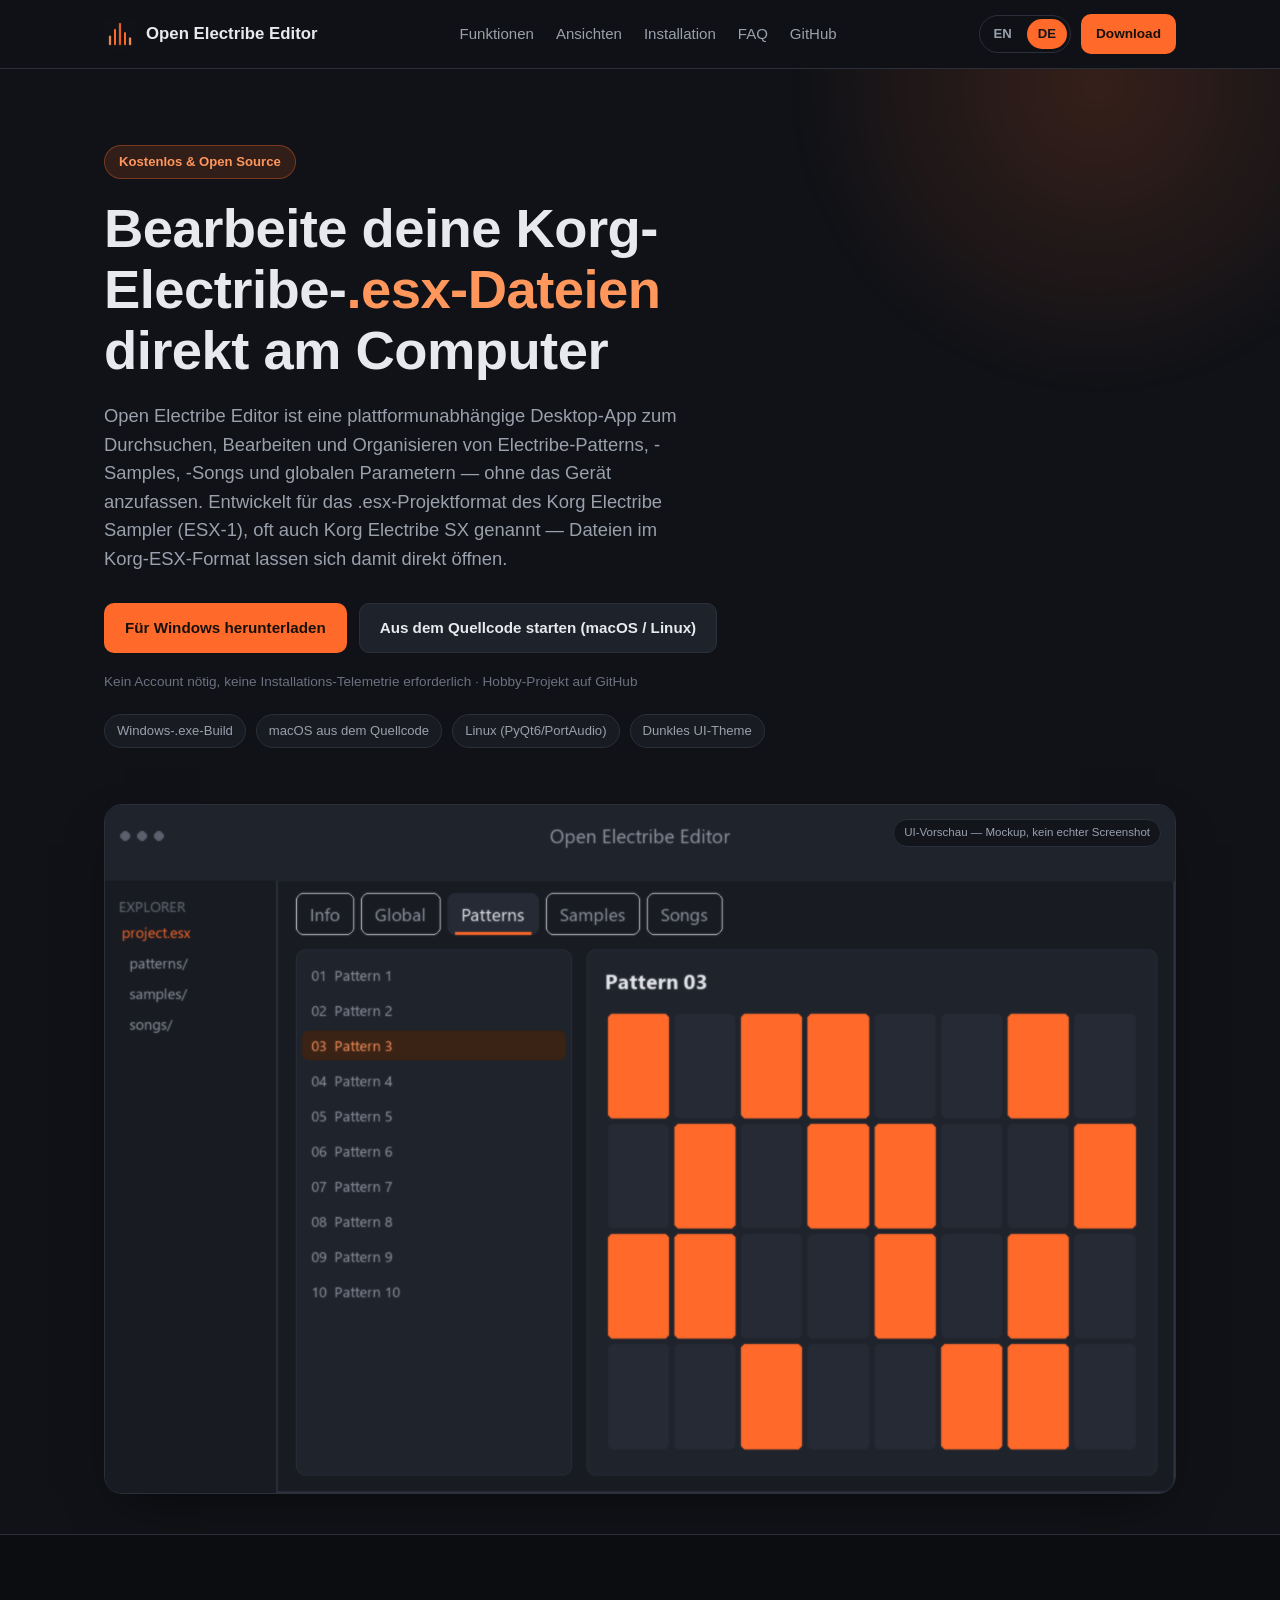
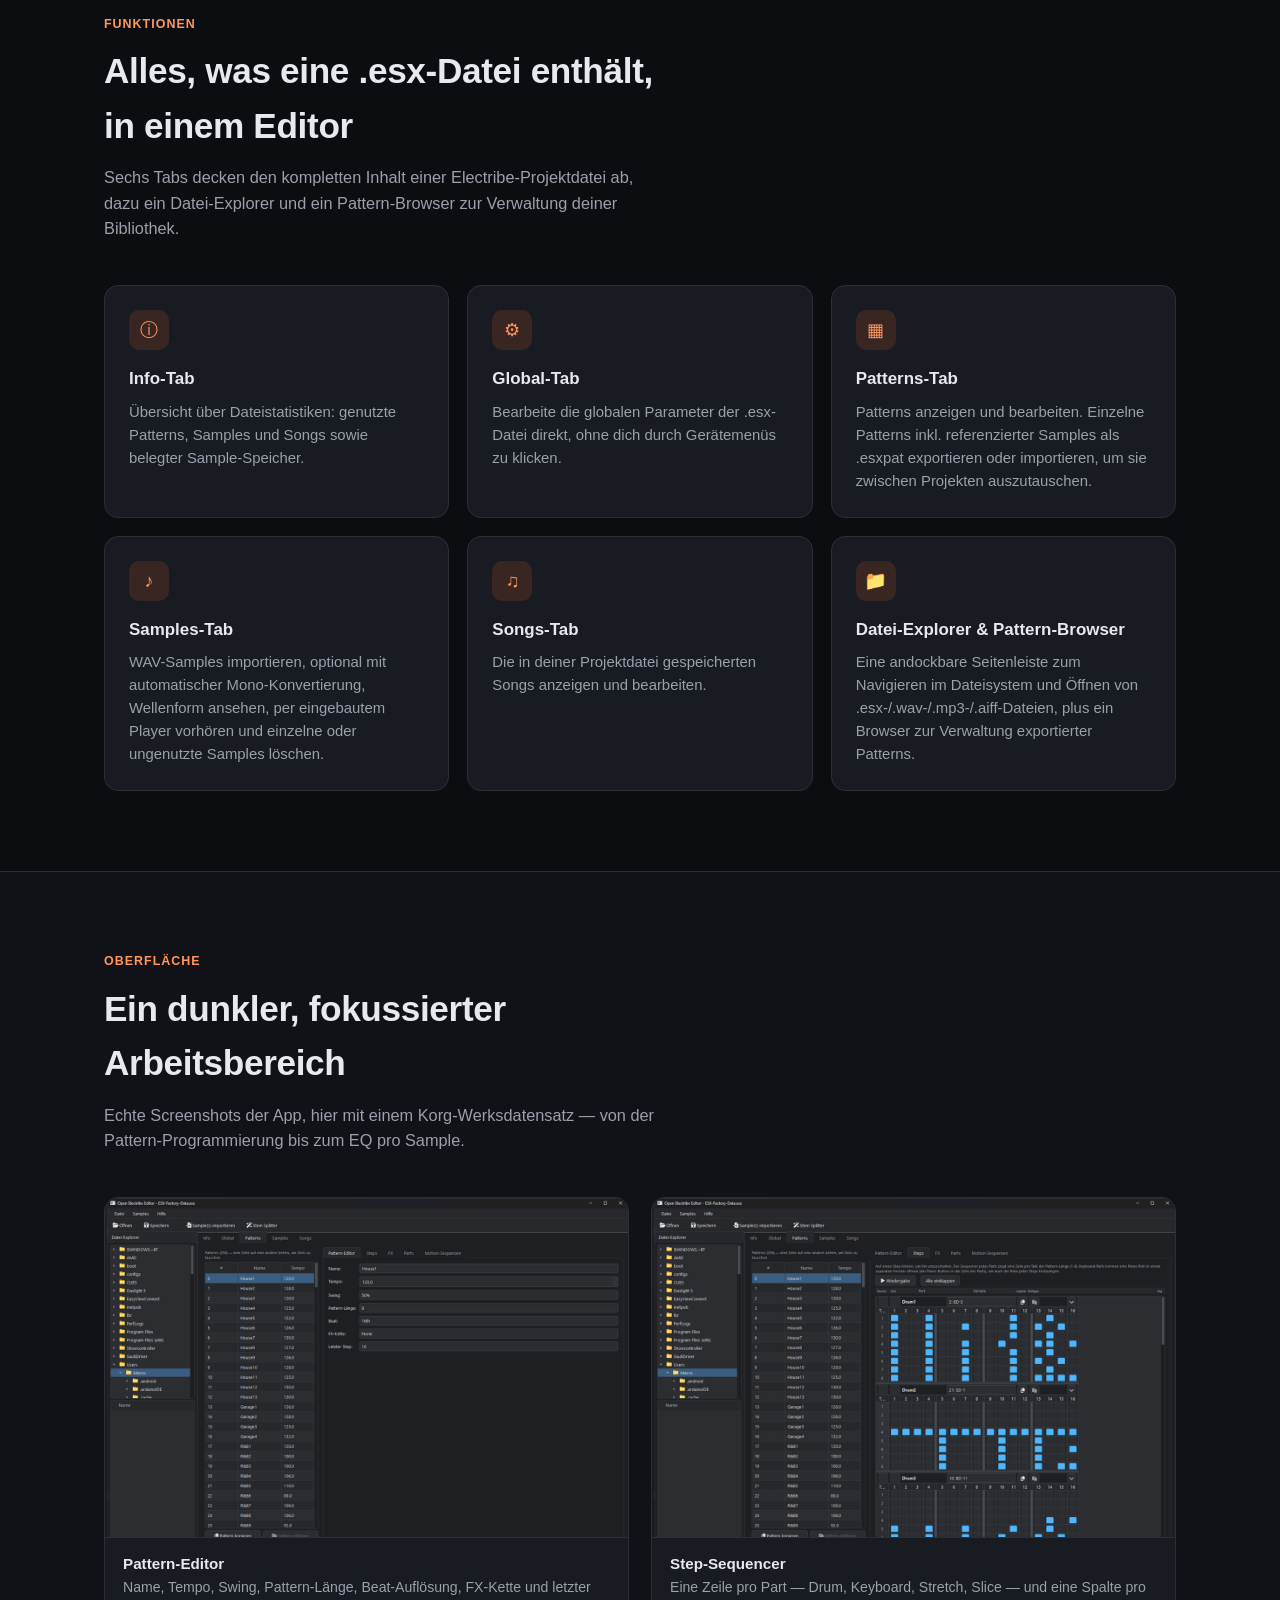
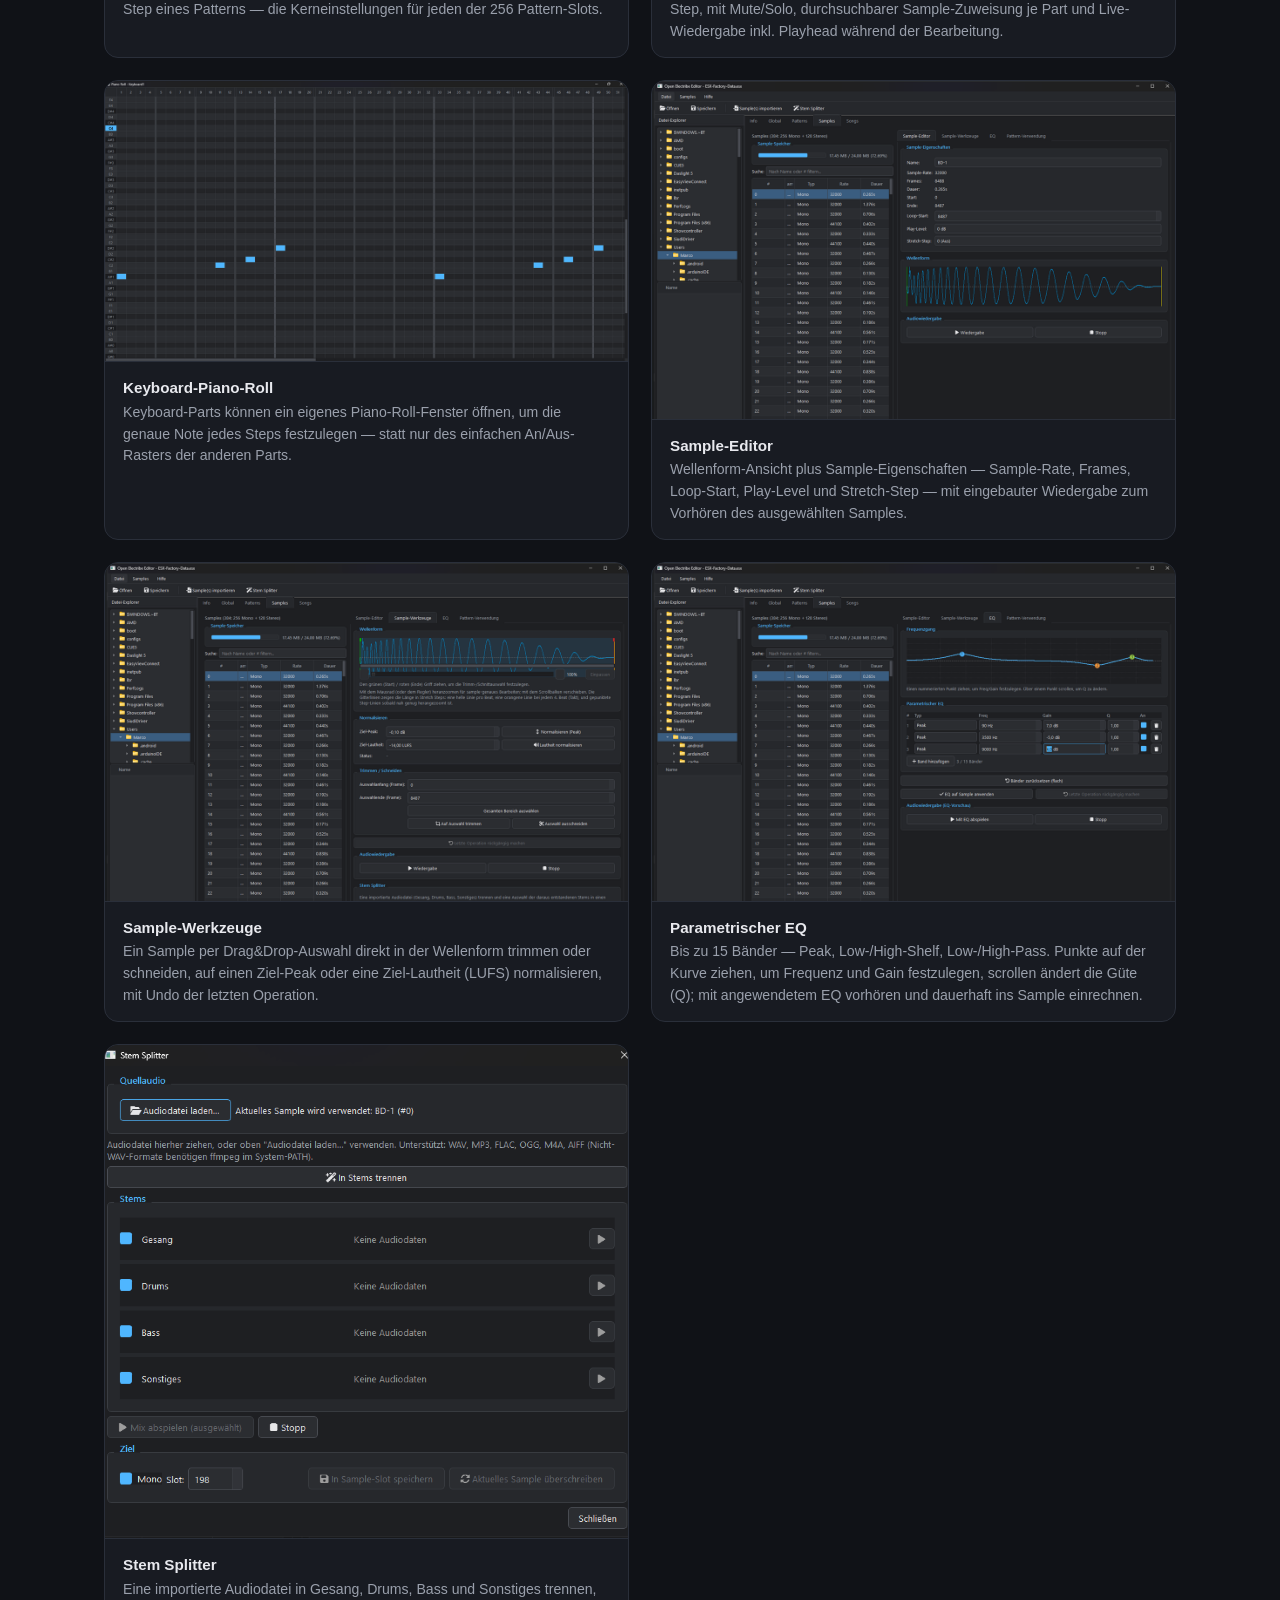
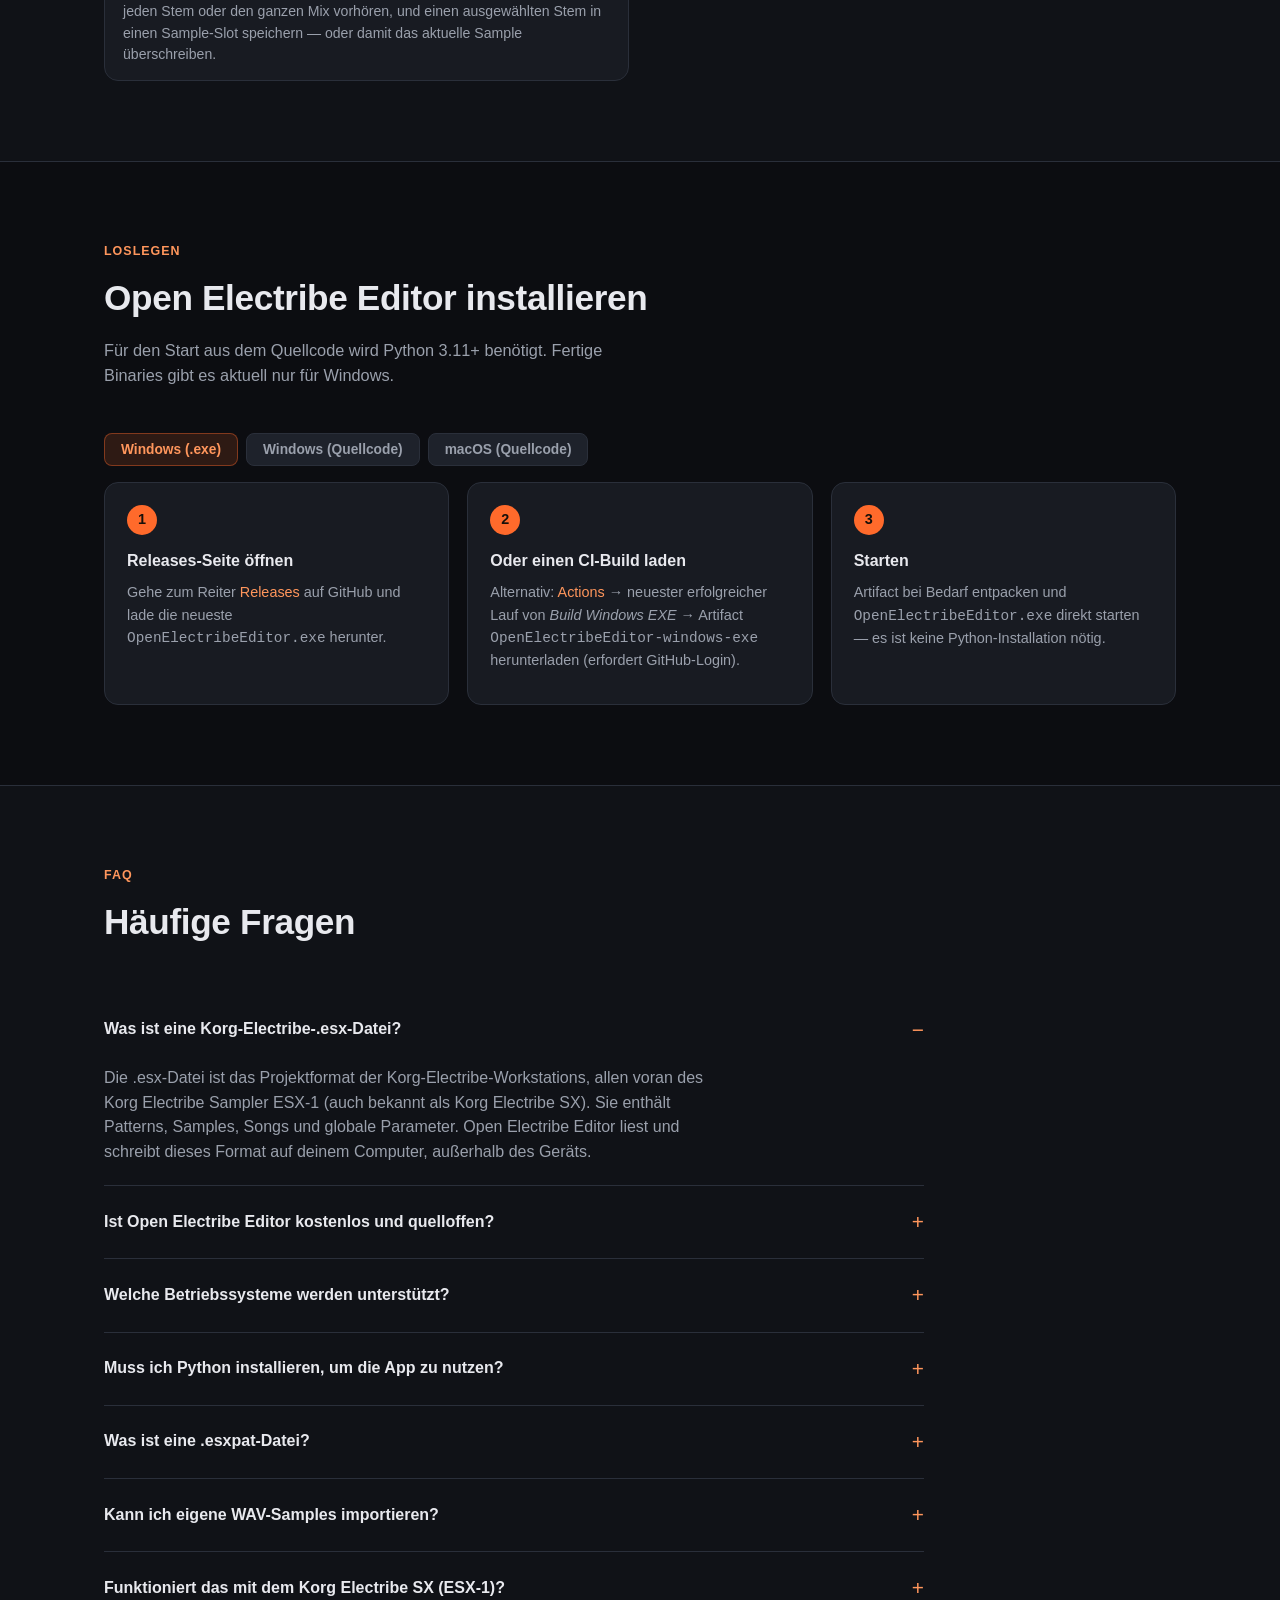
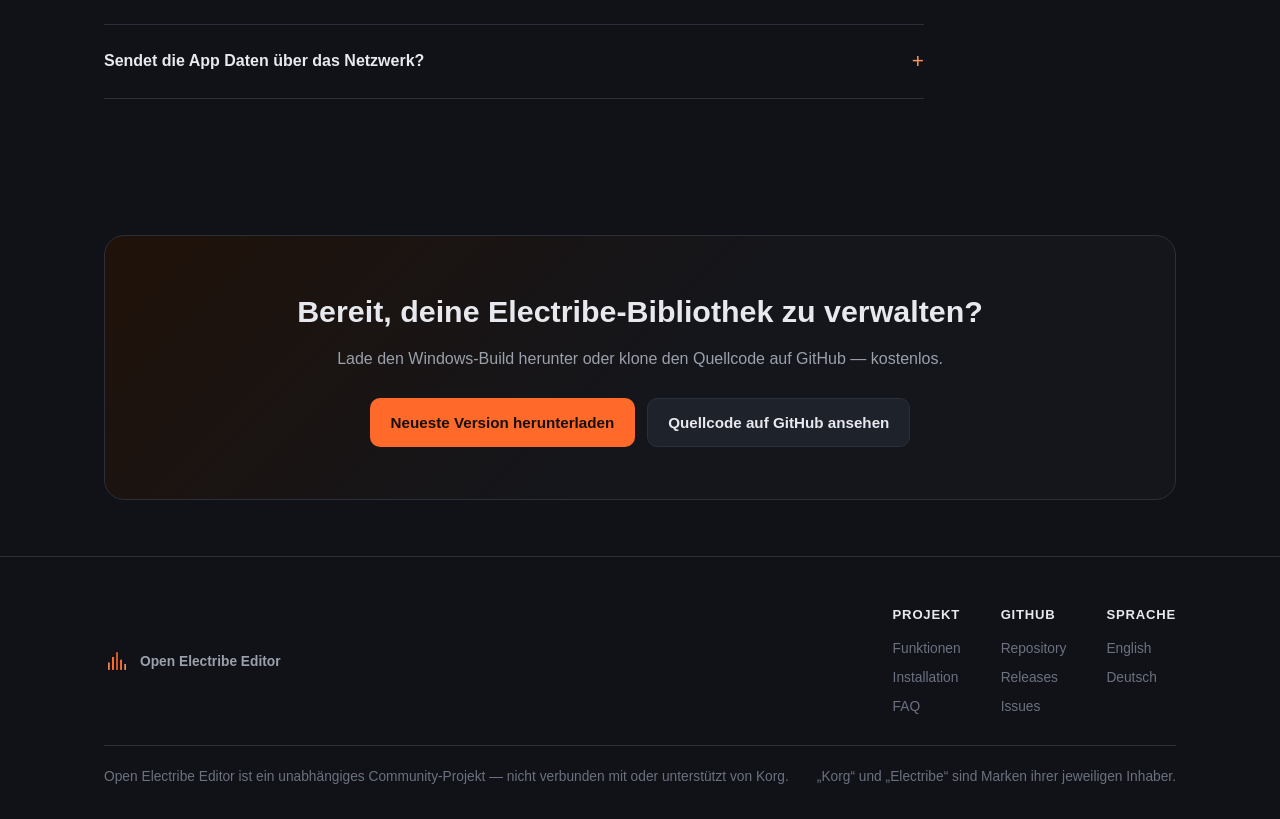
==== commit b4970578: "Screenshots" ====
--- a/de/index.html
+++ b/de/index.html
@@ -5,7 +5,7 @@
 <meta charset="UTF-8" />
 <meta name="viewport" content="width=device-width, initial-scale=1" />
 <title>Open Electribe Editor — Kostenloser Korg Electribe .esx Datei-Editor</title>
-<meta name="description" content="Open Electribe Editor ist ein kostenloser, quelloffener Desktop-Editor für Windows &amp; macOS zum Bearbeiten von Korg-Electribe-.esx-Dateien: Patterns, Samples, Songs und globale Parameter — außerhalb des Geräts." />
+<meta name="description" content="Open Electribe Editor ist ein kostenloser, quelloffener Desktop-Editor für Windows &amp; macOS zum Bearbeiten von Korg-Electribe-.esx-Dateien (Korg ESX / Electribe SX): Patterns, Samples, Songs und globale Parameter — außerhalb des Geräts." />
 <link rel="canonical" href="https://vxdy.github.io/open-electribe-editor-site/de/" />
 <link rel="alternate" hreflang="en" href="https://vxdy.github.io/open-electribe-editor-site/" />
 <link rel="alternate" hreflang="de" href="https://vxdy.github.io/open-electribe-editor-site/de/" />
@@ -116,6 +116,14 @@
         "@type": "Answer",
         "text": "Ja. Im Samples-Tab lassen sich WAV-Dateien importieren, optional mit automatischer Mono-Konvertierung, per eingebautem Player und Wellenform-Anzeige vorhören, und einzelne oder ungenutzte Samples löschen."
       }
+    },
+    {
+      "@type": "Question",
+      "name": "Funktioniert das mit dem Korg Electribe SX (ESX-1)?",
+      "acceptedAnswer": {
+        "@type": "Answer",
+        "text": "Ja. Das .esx-Format, das diese App bearbeitet, ist das Projektformat des Korg Electribe Sampler ESX-1, oft auch Korg Electribe SX oder Korg ESX genannt. Jede .esx-Datei dieses Geräts — Patterns, Samples, Songs und globale Parameter — lässt sich hier öffnen, bearbeiten und speichern."
+      }
     }
   ]
 }
@@ -157,6 +165,8 @@
       <p class="lead">
         Open Electribe Editor ist eine plattformunabhängige Desktop-App zum Durchsuchen, Bearbeiten und
         Organisieren von Electribe-Patterns, -Samples, -Songs und globalen Parametern — ohne das Gerät anzufassen.
+        Entwickelt für das .esx-Projektformat des Korg Electribe Sampler (ESX-1), oft auch Korg Electribe SX
+        genannt — Dateien im Korg-ESX-Format lassen sich damit direkt öffnen.
       </p>
       <div class="hero-actions">
         <a class="btn btn-primary" href="https://github.com/vxdy/Open-Korg-ESX-Sample-Manager/releases/latest">Für Windows herunterladen</a>
@@ -347,7 +357,7 @@
       <div class="faq-list">
         <details class="faq-item" open>
           <summary>Was ist eine Korg-Electribe-.esx-Datei?</summary>
-          <p>Die .esx-Datei ist das Projektformat der Korg-Electribe-Workstations. Sie enthält Patterns, Samples, Songs und globale Parameter. Open Electribe Editor liest und schreibt dieses Format auf deinem Computer, außerhalb des Geräts.</p>
+          <p>Die .esx-Datei ist das Projektformat der Korg-Electribe-Workstations, allen voran des Korg Electribe Sampler ESX-1 (auch bekannt als Korg Electribe SX). Sie enthält Patterns, Samples, Songs und globale Parameter. Open Electribe Editor liest und schreibt dieses Format auf deinem Computer, außerhalb des Geräts.</p>
         </details>
         <details class="faq-item">
           <summary>Ist Open Electribe Editor kostenlos und quelloffen?</summary>
@@ -368,6 +378,10 @@
         <details class="faq-item">
           <summary>Kann ich eigene WAV-Samples importieren?</summary>
           <p>Ja. Im Samples-Tab lassen sich WAV-Dateien importieren, optional mit automatischer Mono-Konvertierung, per eingebautem Player und Wellenform-Anzeige vorhören, und einzelne oder ungenutzte Samples löschen.</p>
+        </details>
+        <details class="faq-item">
+          <summary>Funktioniert das mit dem Korg Electribe SX (ESX-1)?</summary>
+          <p>Ja. Das .esx-Format, das diese App bearbeitet, ist das Projektformat des Korg Electribe Sampler ESX-1, oft auch Korg Electribe SX oder Korg ESX genannt. Jede .esx-Datei dieses Geräts — Patterns, Samples, Songs und globale Parameter — lässt sich hier öffnen, bearbeiten und speichern.</p>
         </details>
         <details class="faq-item">
           <summary>Sendet die App Daten über das Netzwerk?</summary>
--- a/assets/css/style.css
+++ b/assets/css/style.css
@@ -29,7 +29,7 @@
   -webkit-font-smoothing: antialiased;
 }
 
-img { max-width: 100%; display: block; }
+img { max-width: 100%; height: auto; display: block; }
 
 a { color: var(--orange-light); text-decoration: none; }
 a:hover { text-decoration: underline; }
